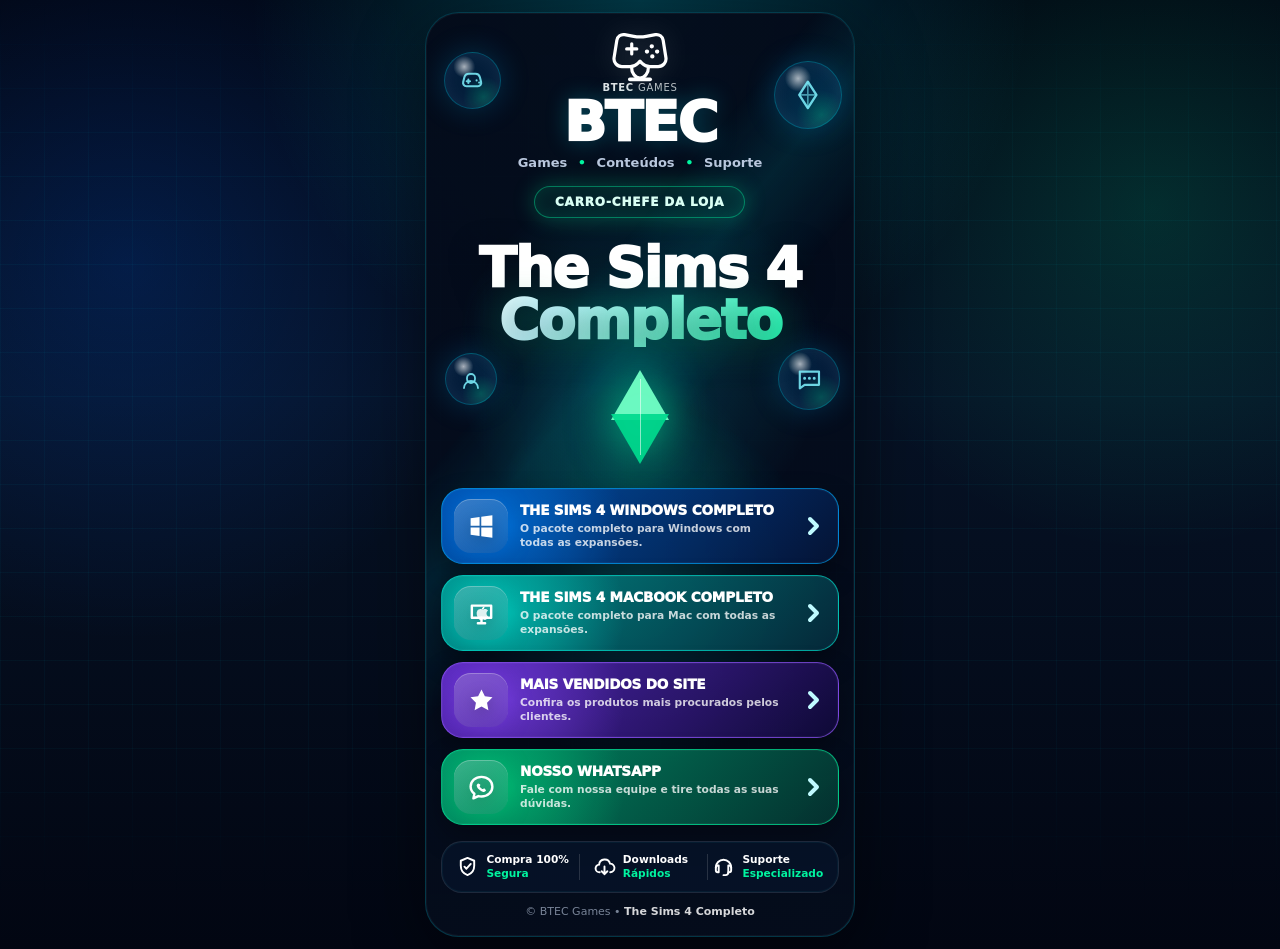
==== index.html @ a195ffd0 "index.html" ====
<!DOCTYPE html>
<html lang="pt-BR">
<head>
  <meta charset="UTF-8" />
  <meta name="viewport" content="width=device-width, initial-scale=1.0" />
  <title>BTEC Games | The Sims 4 Completo</title>
  <meta name="description" content="BTEC Games - The Sims 4 completo para Windows e MacBook. Produtos digitais, conteúdos para jogos e suporte pelo WhatsApp." />
  <meta name="theme-color" content="#030713" />

  <style>
    :root {
      --bg: #030713;
      --bg-2: #07142a;
      --cyan: #00eaff;
      --cyan-2: #00a8ff;
      --green: #00f5a0;
      --green-2: #00c985;
      --purple: #8c4dff;
      --text: #ffffff;
      --soft: #b9c7dd;
      --muted: #7f92b3;
      --glass: rgba(7, 20, 42, .74);
      --line: rgba(255, 255, 255, .12);
      --radius: 28px;
      --shadow: 0 24px 70px rgba(0, 0, 0, .45);
      --ease: cubic-bezier(.19, 1, .22, 1);
    }

    * {
      margin: 0;
      padding: 0;
      box-sizing: border-box;
    }

    html {
      scroll-behavior: smooth;
    }

    body {
      min-height: 100vh;
      font-family: Inter, ui-sans-serif, system-ui, -apple-system, BlinkMacSystemFont, "Segoe UI", Arial, sans-serif;
      color: var(--text);
      background:
        radial-gradient(circle at 50% 0%, rgba(0, 234, 255, .22), transparent 34%),
        radial-gradient(circle at 10% 28%, rgba(0, 95, 255, .18), transparent 28%),
        radial-gradient(circle at 90% 22%, rgba(0, 245, 160, .14), transparent 25%),
        linear-gradient(180deg, #020612 0%, #061225 42%, #020612 100%);
      overflow-x: hidden;
      padding: 12px;
    }

    body::before {
      content: "";
      position: fixed;
      inset: 0;
      pointer-events: none;
      background-image:
        linear-gradient(rgba(0, 234, 255, .04) 1px, transparent 1px),
        linear-gradient(90deg, rgba(0, 234, 255, .035) 1px, transparent 1px);
      background-size: 44px 44px;
      mask-image: linear-gradient(to bottom, transparent, #000 18%, #000 80%, transparent);
      z-index: -4;
    }

    .page {
      width: 100%;
      max-width: 430px;
      margin: 0 auto;
      min-height: 100vh;
      position: relative;
      display: flex;
      align-items: center;
      justify-content: center;
    }

    .bubble-field {
      position: fixed;
      inset: 0;
      overflow: hidden;
      z-index: -3;
      pointer-events: none;
    }

    .bubble {
      position: absolute;
      bottom: -120px;
      width: var(--s);
      height: var(--s);
      left: var(--x);
      border-radius: 999px;
      background:
        radial-gradient(circle at 34% 28%, rgba(255,255,255,.75), rgba(255,255,255,.08) 18%, transparent 38%),
        radial-gradient(circle at 70% 74%, rgba(0, 245, 160, .38), transparent 42%),
        rgba(0, 153, 255, .16);
      border: 1px solid rgba(0, 234, 255, .25);
      box-shadow:
        inset 0 0 18px rgba(255,255,255,.08),
        0 0 24px rgba(0, 234, 255, .22);
      animation: rise var(--d) linear infinite;
      animation-delay: var(--delay);
      opacity: var(--o);
      filter: blur(var(--blur));
    }

    @keyframes rise {
      0% { transform: translate3d(0, 0, 0) scale(.85); opacity: 0; }
      10% { opacity: var(--o); }
      75% { opacity: var(--o); }
      100% { transform: translate3d(var(--drift), -118vh, 0) scale(1.16); opacity: 0; }
    }

    .stage {
      width: 100%;
      position: relative;
      overflow: hidden;
      border-radius: 34px;
      border: 1px solid rgba(0, 234, 255, .2);
      background:
        radial-gradient(circle at 50% 38%, rgba(0, 234, 255, .18), transparent 30%),
        radial-gradient(circle at 48% 52%, rgba(0, 245, 160, .13), transparent 24%),
        linear-gradient(180deg, rgba(4, 10, 25, .90), rgba(5, 13, 29, .86));
      box-shadow: var(--shadow), inset 0 0 0 1px rgba(255,255,255,.04);
      padding: 18px 15px 18px;
      isolation: isolate;
    }

    .stage::before {
      content: "";
      position: absolute;
      inset: -2px;
      background:
        linear-gradient(130deg, transparent 0 32%, rgba(0,234,255,.11) 40%, transparent 50%),
        radial-gradient(circle at 50% 62%, rgba(0,234,255,.20), transparent 30%);
      opacity: .9;
      z-index: -1;
      animation: sheen 7s ease-in-out infinite;
    }

    @keyframes sheen {
      0%, 100% { transform: translateX(-3%) translateY(0); opacity: .55; }
      50% { transform: translateX(3%) translateY(-1%); opacity: 1; }
    }

    .orb {
      position: absolute;
      border-radius: 999px;
      display: grid;
      place-items: center;
      background:
        radial-gradient(circle at 35% 25%, rgba(255,255,255,.65), transparent 20%),
        radial-gradient(circle at 70% 80%, rgba(0,245,160,.22), transparent 35%),
        rgba(0, 142, 255, .14);
      border: 1px solid rgba(0, 234, 255, .25);
      box-shadow: 0 0 30px rgba(0, 174, 255, .22), inset 0 0 18px rgba(255,255,255,.06);
      animation: floaty 5.5s ease-in-out infinite;
      color: rgba(126, 242, 255, .95);
      z-index: 0;
    }

    .orb svg { width: 48%; height: 48%; opacity: .9; }
    .orb.one { width: 57px; height: 57px; top: 39px; left: 18px; animation-delay: -.6s; }
    .orb.two { width: 68px; height: 68px; top: 48px; right: 12px; animation-delay: -2s; }
    .orb.three { width: 52px; height: 52px; top: 340px; left: 19px; animation-delay: -1.4s; }
    .orb.four { width: 62px; height: 62px; top: 335px; right: 14px; animation-delay: -3s; }

    @keyframes floaty {
      0%, 100% { transform: translateY(0) scale(1); }
      50% { transform: translateY(-10px) scale(1.035); }
    }

    .content {
      position: relative;
      z-index: 2;
    }

    .logo-wrap {
      width: 98px;
      margin: 0 auto 4px;
      display: flex;
      flex-direction: column;
      align-items: center;
      justify-content: center;
      animation: reveal .8s var(--ease) both;
    }

    .logo-symbol {
      width: 64px;
      height: 54px;
      color: #fff;
      filter: drop-shadow(0 0 13px rgba(255,255,255,.22));
    }

    .logo-small {
      margin-top: -3px;
      font-size: 10px;
      letter-spacing: .7px;
      font-weight: 800;
      color: rgba(255,255,255,.88);
    }

    .logo-small span { font-weight: 400; opacity: .84; }

    .brand-title {
      text-align: center;
      font-size: clamp(38px, 12vw, 56px);
      line-height: .9;
      letter-spacing: -1.8px;
      font-weight: 950;
      margin-top: 3px;
      text-shadow: 0 0 22px rgba(0, 234, 255, .25);
      animation: reveal .8s var(--ease) .06s both;
    }

    .brand-subtitle {
      margin-top: 8px;
      text-align: center;
      font-size: 13px;
      color: var(--soft);
      font-weight: 600;
      animation: reveal .8s var(--ease) .12s both;
    }

    .brand-subtitle b {
      color: var(--green);
      font-weight: 900;
      padding: 0 6px;
    }

    .badge {
      width: fit-content;
      margin: 16px auto 24px;
      padding: 8px 20px;
      border-radius: 999px;
      color: #d9fff4;
      font-size: 12px;
      font-weight: 950;
      letter-spacing: .8px;
      background: rgba(0, 245, 160, .09);
      border: 1px solid rgba(0, 245, 160, .42);
      box-shadow: 0 0 22px rgba(0, 245, 160, .28), inset 0 0 14px rgba(0, 245, 160, .08);
      animation: badgePulse 2.8s ease-in-out infinite, reveal .8s var(--ease) .18s both;
    }

    @keyframes badgePulse {
      0%, 100% { box-shadow: 0 0 20px rgba(0,245,160,.22), inset 0 0 14px rgba(0,245,160,.08); }
      50% { box-shadow: 0 0 36px rgba(0,245,160,.44), inset 0 0 18px rgba(0,245,160,.13); }
    }

    .hero-title {
      text-align: center;
      font-weight: 950;
      line-height: .95;
      letter-spacing: -1.6px;
      font-size: clamp(37px, 10vw, 55px);
      text-shadow: 0 10px 34px rgba(0, 0, 0, .35);
      animation: reveal .9s var(--ease) .24s both;
    }

    .hero-title span {
      display: block;
      background: linear-gradient(135deg, #fff 0%, #bff9ff 28%, var(--green) 100%);
      -webkit-background-clip: text;
      background-clip: text;
      color: transparent;
      filter: drop-shadow(0 0 18px rgba(0,245,160,.24));
    }

    .plumbob {
      width: 58px;
      height: 94px;
      margin: 23px auto 24px;
      position: relative;
      filter: drop-shadow(0 0 24px rgba(0,245,160,.75));
      animation: bob 3.2s ease-in-out infinite, reveal .9s var(--ease) .32s both;
    }

    .plumbob::before,
    .plumbob::after {
      content: "";
      position: absolute;
      left: 50%;
      transform: translateX(-50%);
      width: 0;
      height: 0;
      border-left: 29px solid transparent;
      border-right: 29px solid transparent;
    }

    .plumbob::before {
      top: 0;
      border-bottom: 50px solid rgba(112, 255, 197, .96);
    }

    .plumbob::after {
      bottom: 0;
      border-top: 50px solid rgba(0, 219, 143, .92);
    }

    .plumbob .shine {
      position: absolute;
      inset: 9px 0 9px 50%;
      width: 1px;
      background: rgba(255,255,255,.55);
      z-index: 2;
      box-shadow: 12px 0 18px rgba(255,255,255,.16);
    }

    @keyframes bob {
      0%, 100% { transform: translateY(0) rotate(.4deg); }
      50% { transform: translateY(-9px) rotate(-.4deg); }
    }

    .buttons {
      display: flex;
      flex-direction: column;
      gap: 11px;
      margin-top: 4px;
    }

    .cta {
      position: relative;
      min-height: 74px;
      border-radius: 22px;
      padding: 10px 12px;
      display: flex;
      align-items: center;
      gap: 12px;
      color: #fff;
      text-decoration: none;
      overflow: hidden;
      border: 1px solid rgba(0, 234, 255, .42);
      background: rgba(8, 25, 52, .78);
      box-shadow: 0 12px 28px rgba(0,0,0,.30), inset 0 0 0 1px rgba(255,255,255,.04);
      transform: translateZ(0);
      animation: reveal .8s var(--ease) both;
      transition: transform .28s var(--ease), box-shadow .28s var(--ease), border-color .28s var(--ease), filter .28s var(--ease);
    }

    .cta:nth-child(1) { animation-delay: .42s; }
    .cta:nth-child(2) { animation-delay: .50s; }
    .cta:nth-child(3) { animation-delay: .58s; }
    .cta:nth-child(4) { animation-delay: .66s; }

    .cta::before {
      content: "";
      position: absolute;
      inset: 0;
      background: linear-gradient(110deg, transparent 0%, rgba(255,255,255,.14) 42%, transparent 56%);
      transform: translateX(-130%);
      transition: transform .85s var(--ease);
    }

    .cta::after {
      content: "";
      position: absolute;
      inset: -2px;
      opacity: .45;
      z-index: -1;
      background: radial-gradient(circle at 18% 50%, var(--glow), transparent 34%);
    }

    .cta:hover,
    .cta:focus-visible {
      transform: translateY(-4px) scale(1.012);
      border-color: rgba(255,255,255,.35);
      box-shadow: 0 18px 36px rgba(0,0,0,.38), 0 0 34px color-mix(in srgb, var(--glow) 48%, transparent);
      outline: none;
      filter: saturate(1.08);
    }

    .cta:hover::before,
    .cta:focus-visible::before {
      transform: translateX(135%);
    }

    .cta:active {
      transform: translateY(-1px) scale(.985);
    }

    .windows { --glow: #008cff; background: linear-gradient(135deg, rgba(0, 80, 180, .92), rgba(5, 20, 55, .90)); border-color: rgba(0, 174, 255, .62); }
    .mac { --glow: #00f5df; background: linear-gradient(135deg, rgba(0, 150, 145, .88), rgba(5, 42, 59, .92)); border-color: rgba(0, 245, 223, .58); }
    .best { --glow: #8c4dff; background: linear-gradient(135deg, rgba(92, 39, 198, .90), rgba(15, 10, 56, .92)); border-color: rgba(148, 89, 255, .68); }
    .whats { --glow: #00e082; background: linear-gradient(135deg, rgba(0, 154, 108, .90), rgba(4, 51, 48, .92)); border-color: rgba(0, 245, 160, .62); }

    .icon-box {
      width: 54px;
      height: 54px;
      border-radius: 17px;
      display: grid;
      place-items: center;
      flex: 0 0 54px;
      background: linear-gradient(145deg, rgba(255,255,255,.22), rgba(255,255,255,.05));
      box-shadow: inset 0 1px 0 rgba(255,255,255,.25), 0 0 22px color-mix(in srgb, var(--glow) 36%, transparent);
      position: relative;
      z-index: 1;
    }

    .icon-box svg {
      width: 29px;
      height: 29px;
      color: #fff;
      filter: drop-shadow(0 3px 8px rgba(0,0,0,.22));
    }

    .cta-copy {
      flex: 1;
      min-width: 0;
      position: relative;
      z-index: 1;
    }

    .cta-copy strong {
      display: block;
      font-size: 13.6px;
      font-weight: 950;
      line-height: 1.05;
      letter-spacing: -.2px;
    }

    .cta-copy span {
      display: block;
      margin-top: 5px;
      color: rgba(255,255,255,.78);
      font-size: 10.7px;
      line-height: 1.25;
      font-weight: 650;
    }

    .arrow {
      width: 26px;
      height: 26px;
      flex: 0 0 26px;
      display: grid;
      place-items: center;
      color: #bffaff;
      position: relative;
      z-index: 1;
      transition: transform .24s var(--ease);
    }

    .cta:hover .arrow,
    .cta:focus-visible .arrow {
      transform: translateX(3px);
    }

    .arrow svg { width: 24px; height: 24px; stroke-width: 4; }

    .trust-bar {
      margin-top: 16px;
      border-radius: 21px;
      padding: 12px 10px;
      display: grid;
      grid-template-columns: 1fr 1fr 1fr;
      gap: 6px;
      background: rgba(7, 20, 42, .78);
      border: 1px solid rgba(255,255,255,.10);
      box-shadow: inset 0 0 0 1px rgba(0,234,255,.05);
      animation: reveal .8s var(--ease) .74s both;
    }

    .trust-item {
      display: flex;
      align-items: center;
      justify-content: center;
      gap: 7px;
      min-width: 0;
    }

    .trust-item + .trust-item {
      border-left: 1px solid rgba(255,255,255,.14);
    }

    .trust-item svg {
      width: 23px;
      height: 23px;
      color: #fff;
      flex: 0 0 auto;
    }

    .trust-item p {
      font-size: 10.6px;
      line-height: 1.12;
      color: #fff;
      font-weight: 700;
      white-space: nowrap;
    }

    .trust-item p span {
      display: block;
      color: var(--green);
      font-weight: 800;
      margin-top: 2px;
    }

    .footer {
      margin-top: 12px;
      text-align: center;
      color: rgba(185, 199, 221, .64);
      font-size: 11px;
      animation: reveal .8s var(--ease) .8s both;
    }

    .footer strong { color: rgba(255,255,255,.84); }

    .ripple {
      position: absolute;
      border-radius: 999px;
      background: rgba(255,255,255,.35);
      transform: scale(0);
      animation: ripple .62s linear forwards;
      pointer-events: none;
      z-index: 0;
    }

    @keyframes ripple {
      to { transform: scale(4.2); opacity: 0; }
    }

    @keyframes reveal {
      from { opacity: 0; transform: translateY(18px) scale(.98); }
      to { opacity: 1; transform: translateY(0) scale(1); }
    }

    @media (max-width: 390px) {
      body { padding: 8px; }
      .stage { border-radius: 28px; padding: 15px 12px 15px; }
      .brand-title { font-size: 42px; }
      .hero-title { font-size: 38px; }
      .plumbob { margin: 18px auto 19px; transform: scale(.88); }
      .cta { min-height: 68px; border-radius: 19px; gap: 10px; }
      .icon-box { width: 49px; height: 49px; flex-basis: 49px; }
      .cta-copy strong { font-size: 12.2px; }
      .cta-copy span { font-size: 10px; }
      .trust-item { gap: 5px; }
      .trust-item p { font-size: 9.4px; }
      .trust-item svg { width: 20px; height: 20px; }
    }

    @media (prefers-reduced-motion: reduce) {
      *, *::before, *::after {
        animation: none !important;
        transition: none !important;
        scroll-behavior: auto !important;
      }
    }
  </style>
</head>

<body>
  <div class="bubble-field" aria-hidden="true">
    <span class="bubble" style="--s: 18px; --x: 8%; --d: 11s; --delay: -1s; --o: .55; --blur: 0px; --drift: 28px;"></span>
    <span class="bubble" style="--s: 42px; --x: 19%; --d: 16s; --delay: -7s; --o: .42; --blur: .2px; --drift: -18px;"></span>
    <span class="bubble" style="--s: 14px; --x: 32%; --d: 13s; --delay: -3s; --o: .6; --blur: 0px; --drift: 18px;"></span>
    <span class="bubble" style="--s: 28px; --x: 48%; --d: 18s; --delay: -9s; --o: .5; --blur: .3px; --drift: -30px;"></span>
    <span class="bubble" style="--s: 12px; --x: 61%; --d: 12s; --delay: -5s; --o: .62; --blur: 0px; --drift: 22px;"></span>
    <span class="bubble" style="--s: 50px; --x: 73%; --d: 19s; --delay: -11s; --o: .38; --blur: .4px; --drift: 15px;"></span>
    <span class="bubble" style="--s: 22px; --x: 84%; --d: 14s; --delay: -4s; --o: .58; --blur: 0px; --drift: -24px;"></span>
    <span class="bubble" style="--s: 34px; --x: 92%; --d: 17s; --delay: -8s; --o: .45; --blur: .2px; --drift: -38px;"></span>
  </div>

  <main class="page">
    <section class="stage" aria-label="Landing page BTEC Games">
      <div class="orb one" aria-hidden="true">
        <svg viewBox="0 0 24 24" fill="none"><path d="M7 13h3m-1.5-1.5v3M16 12.2h.01M18.3 14.2h.01M6.8 17.5h10.4c2 0 3.4-1.9 2.9-3.8l-1.1-4.3A4.2 4.2 0 0 0 15 6.2H9a4.2 4.2 0 0 0-4.1 3.2l-1.1 4.3c-.5 1.9.9 3.8 2.9 3.8Z" stroke="currentColor" stroke-width="1.9" stroke-linecap="round" stroke-linejoin="round"/></svg>
      </div>
      <div class="orb two" aria-hidden="true">
        <svg viewBox="0 0 24 24" fill="none"><path d="M12 2 5.5 12 12 22l6.5-10L12 2Z" stroke="currentColor" stroke-width="1.8" stroke-linejoin="round"/><path d="M12 2v20M5.5 12h13" stroke="currentColor" stroke-width="1.2" opacity=".65"/></svg>
      </div>
      <div class="orb three" aria-hidden="true">
        <svg viewBox="0 0 24 24" fill="none"><path d="M16 11a4 4 0 1 0-8 0v1a4 4 0 0 0 8 0v-1Z" stroke="currentColor" stroke-width="1.8"/><path d="M5 21a7 7 0 0 1 14 0" stroke="currentColor" stroke-width="1.8" stroke-linecap="round"/></svg>
      </div>
      <div class="orb four" aria-hidden="true">
        <svg viewBox="0 0 24 24" fill="none"><path d="M4 5.5h16v11H8l-4 3v-14Z" stroke="currentColor" stroke-width="1.8" stroke-linejoin="round"/><path d="M8 11h.01M12 11h.01M16 11h.01" stroke="currentColor" stroke-width="2.5" stroke-linecap="round"/></svg>
      </div>

      <div class="content">
        <div class="logo-wrap">
          <svg class="logo-symbol" viewBox="0 0 120 92" fill="none" aria-label="Logo BTEC Games">
            <path d="M26 62c-9 0-16-7.7-14.6-16.7l5.2-32.5C17.7 5.5 24 1 31.2 2.3l17 3.1c7.7 1.4 15.8 1.4 23.6 0l17-3.1c7.2-1.3 13.5 3.2 14.6 10.5l5.2 32.5C110 54.3 103 62 94 62H78.4c-5.4 0-10.6-2.1-14.4-5.9l-4-4-4 4A20.4 20.4 0 0 1 41.6 62H26Z" stroke="currentColor" stroke-width="6" stroke-linejoin="round"/>
            <path d="M35 29h19M44.5 19.5v19" stroke="currentColor" stroke-width="6" stroke-linecap="round"/>
            <path d="M82 24h.2M92 34h.2M73 34h.2M83 43h.2" stroke="currentColor" stroke-width="8" stroke-linecap="round"/>
            <path d="M44 62c0 12.5 7.3 21.5 16 21.5s16-9 16-21.5" stroke="currentColor" stroke-width="6" stroke-linecap="round"/>
            <path d="M41 86h38" stroke="currentColor" stroke-width="7" stroke-linecap="round"/>
          </svg>
          <div class="logo-small">BTEC <span>GAMES</span></div>
        </div>

        <h2 class="brand-title">BTEC</h2>
        <p class="brand-subtitle">Games <b>•</b> Conteúdos <b>•</b> Suporte</p>
        <div class="badge">CARRO-CHEFE DA LOJA</div>

        <h1 class="hero-title">The Sims 4 <span>Completo</span></h1>

        <div class="plumbob" aria-hidden="true"><span class="shine"></span></div>

        <div class="buttons">
          <a class="cta windows" href="https://www.btecgames.com/produtos/the-sims-4-todas-expansoes-original-2023-pc-envio-digital/" target="_blank" rel="noopener" aria-label="Comprar The Sims 4 Windows Completo">
            <div class="icon-box">
              <svg viewBox="0 0 24 24" fill="currentColor"><path d="M3 5.2 10.4 4.2v7.1H3V5.2Zm8.8-1.2L21 2.7v8.6h-9.2V4ZM3 12.8h7.4v7L3 18.8v-6Zm8.8 0H21v8.5l-9.2-1.3v-7.2Z"/></svg>
            </div>
            <div class="cta-copy">
              <strong>THE SIMS 4 WINDOWS COMPLETO</strong>
              <span>O pacote completo para Windows com todas as expansões.</span>
            </div>
            <div class="arrow"><svg viewBox="0 0 24 24" fill="none"><path d="m9 5 7 7-7 7" stroke="currentColor" stroke-linecap="round" stroke-linejoin="round"/></svg></div>
          </a>

          <a class="cta mac" href="https://www.btecgames.com/produtos/the-sims-4-todas-expansoes-2026-mac-os-envio-digital-ii3i9/" target="_blank" rel="noopener" aria-label="Comprar The Sims 4 MacBook Completo">
            <div class="icon-box">
              <svg viewBox="0 0 24 24" fill="none"><path d="M4 5.5h16v10H4v-10Z" stroke="currentColor" stroke-width="2" stroke-linejoin="round"/><path d="M9 20h6M12 15.5V20" stroke="currentColor" stroke-width="2" stroke-linecap="round"/><path d="M13.9 8.1c.4-.5.7-1.1.6-1.8-.6.1-1.3.4-1.7.9-.4.4-.7 1.1-.6 1.7.6.1 1.2-.3 1.7-.8Z" fill="currentColor"/><path d="M16.1 12c0-1.6 1.3-2.3 1.3-2.4-.7-1.1-1.8-1.2-2.2-1.3-.9-.1-1.8.5-2.2.5-.5 0-1.2-.5-2-.5-1 0-2 .6-2.5 1.5-1.1 1.9-.3 4.6.8 6.1.5.7 1.1 1.5 1.9 1.5.7 0 1-.5 1.9-.5.9 0 1.1.5 1.9.5.8 0 1.3-.7 1.8-1.4.6-.8.8-1.6.8-1.6s-1.5-.6-1.5-2.4Z" fill="currentColor" opacity=".86"/></svg>
            </div>
            <div class="cta-copy">
              <strong>THE SIMS 4 MACBOOK COMPLETO</strong>
              <span>O pacote completo para Mac com todas as expansões.</span>
            </div>
            <div class="arrow"><svg viewBox="0 0 24 24" fill="none"><path d="m9 5 7 7-7 7" stroke="currentColor" stroke-linecap="round" stroke-linejoin="round"/></svg></div>
          </a>

          <a class="cta best" href="https://btecgames.com/vendidos-do-site/" target="_blank" rel="noopener" aria-label="Ver mais vendidos do site">
            <div class="icon-box">
              <svg viewBox="0 0 24 24" fill="currentColor"><path d="m12 2.8 2.8 5.7 6.3.9-4.5 4.4 1.1 6.2-5.7-3-5.7 3 1.1-6.2-4.5-4.4 6.3-.9L12 2.8Z"/></svg>
            </div>
            <div class="cta-copy">
              <strong>MAIS VENDIDOS DO SITE</strong>
              <span>Confira os produtos mais procurados pelos clientes.</span>
            </div>
            <div class="arrow"><svg viewBox="0 0 24 24" fill="none"><path d="m9 5 7 7-7 7" stroke="currentColor" stroke-linecap="round" stroke-linejoin="round"/></svg></div>
          </a>

          <a class="cta whats" href="https://wa.me/5518996712399?text=Oi%20vim%20do%20insta%20e%20tenho%20d%C3%BAvidas" target="_blank" rel="noopener" aria-label="Falar com a BTEC no WhatsApp">
            <div class="icon-box">
              <svg viewBox="0 0 24 24" fill="none"><path d="M12 3.2c-5 0-9 3.6-9 8 0 2.4 1.2 4.5 3.1 6L5.3 21l4.1-1.9c.8.2 1.7.3 2.6.3 5 0 9-3.6 9-8.1 0-4.5-4-8.1-9-8.1Z" stroke="currentColor" stroke-width="2" stroke-linejoin="round"/><path d="M8.5 9.3c.4-.7.7-.8 1.2-.5l1 .6c.3.2.4.5.3.8l-.4.8c-.1.2-.1.4.1.6.5.7 1.1 1.2 1.9 1.6.2.1.4.1.6 0l.8-.4c.3-.1.6-.1.8.2l.7 1c.3.4.2.8-.4 1.2-.5.4-1.2.6-2.1.3-1.4-.4-2.6-1.2-3.5-2.2-.9-1-1.4-2.1-1.5-3 .1-.4.2-.7.5-1Z" fill="currentColor"/></svg>
            </div>
            <div class="cta-copy">
              <strong>NOSSO WHATSAPP</strong>
              <span>Fale com nossa equipe e tire todas as suas dúvidas.</span>
            </div>
            <div class="arrow"><svg viewBox="0 0 24 24" fill="none"><path d="m9 5 7 7-7 7" stroke="currentColor" stroke-linecap="round" stroke-linejoin="round"/></svg></div>
          </a>
        </div>

        <div class="trust-bar" aria-label="Benefícios BTEC">
          <div class="trust-item">
            <svg viewBox="0 0 24 24" fill="none"><path d="M12 3 5 6v5.3c0 4.4 2.8 8.3 7 9.7 4.2-1.4 7-5.3 7-9.7V6l-7-3Z" stroke="currentColor" stroke-width="2" stroke-linejoin="round"/><path d="m8.8 12.2 2.1 2.1 4.5-5" stroke="currentColor" stroke-width="2" stroke-linecap="round" stroke-linejoin="round"/></svg>
            <p>Compra 100%<span>Segura</span></p>
          </div>
          <div class="trust-item">
            <svg viewBox="0 0 24 24" fill="none"><path d="M7 18a4 4 0 0 1-.6-8A5.8 5.8 0 0 1 17.8 9 4.5 4.5 0 0 1 18 18" stroke="currentColor" stroke-width="2" stroke-linecap="round"/><path d="M12 12v8m0 0 3-3m-3 3-3-3" stroke="currentColor" stroke-width="2" stroke-linecap="round" stroke-linejoin="round"/></svg>
            <p>Downloads<span>Rápidos</span></p>
          </div>
          <div class="trust-item">
            <svg viewBox="0 0 24 24" fill="none"><path d="M4 13a8 8 0 0 1 16 0" stroke="currentColor" stroke-width="2" stroke-linecap="round"/><path d="M4 13v3a2 2 0 0 0 2 2h1v-7H6a2 2 0 0 0-2 2Zm16 0v3a2 2 0 0 1-2 2h-1v-7h1a2 2 0 0 1 2 2Z" stroke="currentColor" stroke-width="2" stroke-linejoin="round"/><path d="M17 18c0 1.7-1.3 3-3 3h-2" stroke="currentColor" stroke-width="2" stroke-linecap="round"/></svg>
            <p>Suporte<span>Especializado</span></p>
          </div>
        </div>

        <footer class="footer">© BTEC Games • <strong>The Sims 4 Completo</strong></footer>
      </div>
    </section>
  </main>

  <script>
    document.querySelectorAll('.cta').forEach((button) => {
      button.addEventListener('click', function (event) {
        const ripple = document.createElement('span');
        const rect = button.getBoundingClientRect();
        const size = Math.max(rect.width, rect.height);

        ripple.className = 'ripple';
        ripple.style.width = ripple.style.height = `${size}px`;
        ripple.style.left = `${event.clientX - rect.left - size / 2}px`;
        ripple.style.top = `${event.clientY - rect.top - size / 2}px`;

        button.appendChild(ripple);
        setTimeout(() => ripple.remove(), 650);
      });
    });
  </script>
</body>
</html>
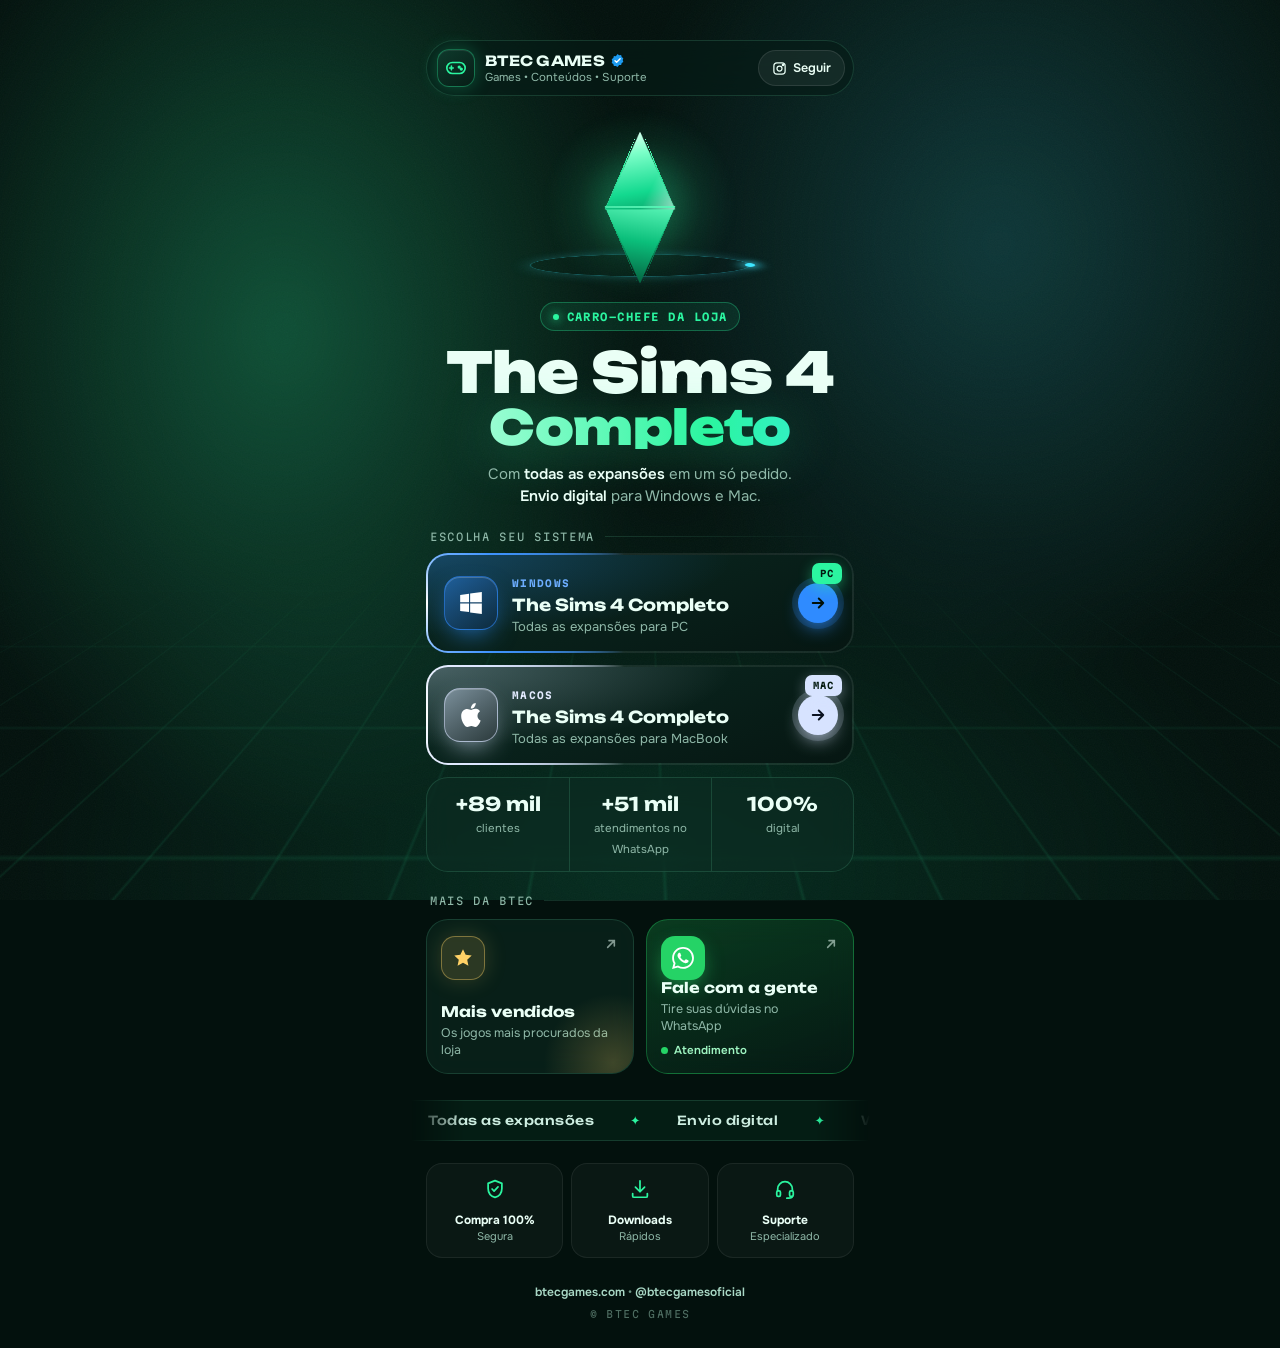
==== commit b4ba781e: "Nova página de links: visual novo, UTMs e prova social Co-Authored-By: Claude Opus 5.5 <noreply@anth" ====
--- a/index.html
+++ b/index.html
@@ -1,680 +1,552 @@
-<!DOCTYPE html>
+<!doctype html>
 <html lang="pt-BR">
 <head>
-  <meta charset="UTF-8" />
-  <meta name="viewport" content="width=device-width, initial-scale=1.0" />
-  <title>BTEC Games | The Sims 4 Completo</title>
-  <meta name="description" content="BTEC Games - The Sims 4 completo para Windows e MacBook. Produtos digitais, conteúdos para jogos e suporte pelo WhatsApp." />
-  <meta name="theme-color" content="#030713" />
-
-  <style>
-    :root {
-      --bg: #030713;
-      --bg-2: #07142a;
-      --cyan: #00eaff;
-      --cyan-2: #00a8ff;
-      --green: #00f5a0;
-      --green-2: #00c985;
-      --purple: #8c4dff;
-      --text: #ffffff;
-      --soft: #b9c7dd;
-      --muted: #7f92b3;
-      --glass: rgba(7, 20, 42, .74);
-      --line: rgba(255, 255, 255, .12);
-      --radius: 28px;
-      --shadow: 0 24px 70px rgba(0, 0, 0, .45);
-      --ease: cubic-bezier(.19, 1, .22, 1);
+<meta charset="utf-8">
+<meta name="viewport" content="width=device-width, initial-scale=1, viewport-fit=cover">
+<title>BTEC Games | The Sims 4 Completo</title>
+<meta name="description" content="The Sims 4 Completo com todas as expansões para Windows e Mac. Envio digital, compra segura e suporte especializado.">
+<meta name="theme-color" content="#03110d">
+<meta property="og:title" content="BTEC Games | The Sims 4 Completo">
+<meta property="og:description" content="Todas as expansões para Windows e Mac. Envio digital e suporte especializado.">
+<link rel="preconnect" href="https://fonts.googleapis.com">
+<link rel="preconnect" href="https://fonts.gstatic.com" crossorigin>
+<link href="https://fonts.googleapis.com/css2?family=Unbounded:wght@500;700;900&family=Onest:wght@400;500;600;700&family=Martian+Mono:wght@500;700&display=swap" rel="stylesheet">
+<style>
+  :root {
+    --bg: #03110d;
+    --bg-2: #061c16;
+    --ink: #eafff6;
+    --muted: #8fb8a8;
+    --emerald: #2bf5a0;
+    --emerald-2: #0fd38a;
+    --mint: #b8ffe0;
+    --cyan: #3ee6ff;
+    --win: #2f8bff;
+    --mac: #d7e3ff;
+    --gold: #ffd166;
+    --wa: #25d366;
+    --glass: rgba(14, 44, 35, .55);
+    --line: rgba(120, 255, 200, .14);
+    --radius: 22px;
+    --display: "Unbounded", system-ui, sans-serif;
+    --body: "Onest", system-ui, sans-serif;
+    --mono: "Martian Mono", ui-monospace, monospace;
+  }
+
+  * { box-sizing: border-box; margin: 0; padding: 0; }
+  html { -webkit-text-size-adjust: 100%; }
+  body {
+    min-height: 100dvh;
+    background: var(--bg);
+    color: var(--ink);
+    font-family: var(--body);
+    overflow-x: hidden;
+    -webkit-font-smoothing: antialiased;
+  }
+  a { color: inherit; text-decoration: none; -webkit-tap-highlight-color: transparent; }
+
+  /* ---------- Atmosfera ---------- */
+  .sky { position: fixed; inset: 0; z-index: 0; overflow: hidden; pointer-events: none; }
+  .aurora {
+    position: absolute; width: 140vmax; height: 140vmax; left: 50%; top: -30vmax;
+    translate: -50% 0;
+    background:
+      radial-gradient(closest-side at 30% 40%, rgba(43,245,160,.28), transparent 70%),
+      radial-gradient(closest-side at 70% 35%, rgba(62,230,255,.18), transparent 70%),
+      radial-gradient(closest-side at 50% 70%, rgba(15,211,138,.14), transparent 70%);
+    filter: blur(20px);
+    animation: drift 18s ease-in-out infinite alternate;
+  }
+  @keyframes drift {
+    from { transform: rotate(-8deg) scale(1); }
+    to   { transform: rotate(10deg) scale(1.12); }
+  }
+  .floor {
+    position: absolute; left: -50%; right: -50%; bottom: -10%; height: 55%;
+    background-image:
+      linear-gradient(rgba(43,245,160,.22) 1px, transparent 1px),
+      linear-gradient(90deg, rgba(43,245,160,.22) 1px, transparent 1px);
+    background-size: 46px 46px;
+    transform: perspective(380px) rotateX(62deg);
+    transform-origin: top center;
+    mask-image: linear-gradient(to top, rgba(0,0,0,.9), transparent 75%);
+    -webkit-mask-image: linear-gradient(to top, rgba(0,0,0,.9), transparent 75%);
+    animation: floor 3.2s linear infinite;
+  }
+  @keyframes floor { to { background-position: 0 46px, 0 0; } }
+  .grain {
+    position: absolute; inset: -50%;
+    background-image: url("data:image/svg+xml,%3Csvg xmlns='http://www.w3.org/2000/svg' width='160' height='160'%3E%3Cfilter id='n'%3E%3CfeTurbulence type='fractalNoise' baseFrequency='.85' numOctaves='3' stitchTiles='stitch'/%3E%3C/filter%3E%3Crect width='100%25' height='100%25' filter='url(%23n)' opacity='.55'/%3E%3C/svg%3E");
+    opacity: .07; mix-blend-mode: overlay;
+  }
+  .spark {
+    position: absolute; width: 3px; height: 3px; border-radius: 50%;
+    background: var(--mint); box-shadow: 0 0 8px var(--emerald);
+    opacity: 0; animation: rise linear infinite;
+  }
+  @keyframes rise {
+    0% { transform: translateY(0) scale(.6); opacity: 0; }
+    15% { opacity: .9; }
+    100% { transform: translateY(-70vh) scale(1.2); opacity: 0; }
+  }
+
+  /* ---------- Layout ---------- */
+  .page {
+    position: relative; z-index: 1;
+    width: min(100%, 460px); margin: 0 auto;
+    padding: max(18px, env(safe-area-inset-top)) 16px calc(28px + env(safe-area-inset-bottom));
+  }
+
+  .reveal { opacity: 0; transform: translateY(18px); animation: in .8s cubic-bezier(.2,.8,.2,1) forwards; }
+  @keyframes in { to { opacity: 1; transform: none; } }
+
+  /* ---------- Topo ---------- */
+  .top {
+    display: flex; align-items: center; justify-content: space-between;
+    padding: 8px 8px 8px 10px; border-radius: 999px;
+    background: rgba(6, 28, 22, .6); border: 1px solid var(--line);
+    backdrop-filter: blur(14px); -webkit-backdrop-filter: blur(14px);
+  }
+  .brand { display: flex; align-items: center; gap: 10px; }
+  .brand-mark {
+    width: 38px; height: 38px; border-radius: 12px; display: grid; place-items: center;
+    background: linear-gradient(145deg, #0e3a2c, #071d16);
+    border: 1px solid rgba(43,245,160,.35);
+    box-shadow: inset 0 1px 0 rgba(255,255,255,.08), 0 0 18px rgba(43,245,160,.25);
+  }
+  .brand-name { font-family: var(--display); font-weight: 700; font-size: 14px; letter-spacing: .02em; display: flex; align-items: center; gap: 5px; }
+  .brand-sub { font-size: 11.5px; color: var(--muted); margin-top: 1px; }
+  .verified { width: 15px; height: 15px; flex: none; }
+  .ig-btn {
+    display: flex; align-items: center; gap: 6px;
+    padding: 9px 13px; border-radius: 999px; font-size: 12.5px; font-weight: 600;
+    background: rgba(255,255,255,.06); border: 1px solid rgba(255,255,255,.1);
+    transition: background .2s, transform .2s;
+  }
+  .ig-btn:active { transform: scale(.96); }
+
+  /* ---------- Hero ---------- */
+  .hero { position: relative; text-align: center; padding: 10px 0 0; }
+  .stage { position: relative; height: 196px; display: grid; place-items: center; perspective: 900px; }
+  .halo {
+    position: absolute; width: 190px; height: 190px; border-radius: 50%;
+    background: radial-gradient(circle, rgba(43,245,160,.45), rgba(43,245,160,.08) 45%, transparent 70%);
+    filter: blur(6px);
+    animation: pulse 3.4s ease-in-out infinite;
+  }
+  @keyframes pulse { 50% { transform: scale(1.12); opacity: .75; } }
+  .orbit {
+    position: absolute; width: 220px; height: 60px; border-radius: 50%;
+    border: 1px solid rgba(62,230,255,.35);
+    top: 66%; transform: rotateX(72deg);
+    box-shadow: 0 0 22px rgba(62,230,255,.25);
+  }
+  .orbit::after {
+    content: ""; position: absolute; width: 10px; height: 10px; border-radius: 50%;
+    background: var(--cyan); box-shadow: 0 0 14px 4px rgba(62,230,255,.7);
+    offset-path: ellipse(110px 30px at 110px 30px);
+    animation: ride 4s linear infinite;
+  }
+  @keyframes ride { to { offset-distance: 100%; } }
+  .floaty { scale: .8; animation: bob 4.5s ease-in-out infinite; transform-style: preserve-3d; }
+  @keyframes bob { 50% { transform: translateY(-12px); } }
+
+  /* Cristal 3D (octaedro) */
+  .gem { position: relative; width: 84px; height: 200px; transform-style: preserve-3d; animation: spin 9s linear infinite; }
+  @keyframes spin { from { transform: rotateX(-12deg) rotateY(0); } to { transform: rotateX(-12deg) rotateY(360deg); } }
+  .face {
+    position: absolute; left: 0; width: 84px; height: 104px;
+    backface-visibility: visible;
+  }
+  .face.up {
+    top: 0; transform-origin: 50% 100%;
+    clip-path: polygon(50% 0, 100% 100%, 0 100%);
+  }
+  .face.down {
+    top: 100px; transform-origin: 50% 0;
+    clip-path: polygon(0 0, 100% 0, 50% 100%);
+  }
+  .face.up:nth-child(1) { transform: rotateY(0deg)   translateZ(42px) rotateX(22deg); }
+  .face.up:nth-child(2) { transform: rotateY(90deg)  translateZ(42px) rotateX(22deg); }
+  .face.up:nth-child(3) { transform: rotateY(180deg) translateZ(42px) rotateX(22deg); }
+  .face.up:nth-child(4) { transform: rotateY(270deg) translateZ(42px) rotateX(22deg); }
+  .face.down:nth-child(5) { transform: rotateY(0deg)   translateZ(42px) rotateX(-22deg); }
+  .face.down:nth-child(6) { transform: rotateY(90deg)  translateZ(42px) rotateX(-22deg); }
+  .face.down:nth-child(7) { transform: rotateY(180deg) translateZ(42px) rotateX(-22deg); }
+  .face.down:nth-child(8) { transform: rotateY(270deg) translateZ(42px) rotateX(-22deg); }
+  .face.up:nth-child(odd)  { background: linear-gradient(170deg, #eafff6 0%, #7dffc9 30%, #13d98f 75%, #08a66b 100%); }
+  .face.up:nth-child(even) { background: linear-gradient(170deg, #9dffd6 0%, #2bf5a0 40%, #0a9c64 100%); }
+  .face.down:nth-child(odd)  { background: linear-gradient(10deg, #04593a 0%, #0bbf7b 55%, #5cf7b9 100%); }
+  .face.down:nth-child(even) { background: linear-gradient(10deg, #033f2a 0%, #089a62 60%, #2bf5a0 100%); }
+  .face::after {
+    content: ""; position: absolute; inset: 0;
+    background: linear-gradient(115deg, transparent 35%, rgba(255,255,255,.55) 50%, transparent 62%);
+    background-size: 250% 100%; animation: glint 3s ease-in-out infinite;
+  }
+  @keyframes glint { from { background-position: 120% 0; } to { background-position: -120% 0; } }
+
+  .kicker {
+    display: inline-flex; align-items: center; gap: 8px;
+    font-family: var(--mono); font-size: 10.5px; font-weight: 700; letter-spacing: .14em;
+    color: var(--emerald); text-transform: uppercase;
+    padding: 7px 12px; border-radius: 999px;
+    background: rgba(43,245,160,.08); border: 1px solid rgba(43,245,160,.3);
+  }
+  .kicker .dot { width: 6px; height: 6px; border-radius: 50%; background: var(--emerald); box-shadow: 0 0 10px var(--emerald); animation: blink 1.6s ease-in-out infinite; }
+  @keyframes blink { 50% { opacity: .3; } }
+
+  h1 { margin-top: 16px; font-family: var(--display); line-height: .92; letter-spacing: -.02em; }
+  h1 .l1 { display: block; font-size: clamp(40px, 12.5vw, 56px); font-weight: 900; }
+  h1 .l2 {
+    display: block; margin-top: 6px; font-size: clamp(34px, 10.6vw, 48px); font-weight: 900;
+    background: linear-gradient(90deg, var(--mint), var(--emerald) 30%, var(--cyan) 55%, var(--emerald) 80%, var(--mint));
+    background-size: 220% 100%;
+    -webkit-background-clip: text; background-clip: text; color: transparent;
+    animation: sheen 5s linear infinite;
+    filter: drop-shadow(0 6px 26px rgba(43,245,160,.35));
+  }
+  @keyframes sheen { to { background-position: -220% 0; } }
+  .lede { margin: 14px auto 0; max-width: 32ch; color: var(--muted); font-size: 15px; line-height: 1.5; }
+  .lede b { color: var(--ink); font-weight: 600; }
+
+  /* ---------- Números ---------- */
+  .stats {
+    margin-top: 12px; display: grid; grid-template-columns: repeat(3, 1fr);
+    border-radius: var(--radius); overflow: hidden;
+    background: var(--glass); border: 1px solid var(--line);
+    backdrop-filter: blur(14px); -webkit-backdrop-filter: blur(14px);
+  }
+  .stat { padding: 14px 6px 13px; text-align: center; }
+  .stat + .stat { border-left: 1px solid var(--line); }
+  .stat strong { display: block; font-family: var(--display); font-size: 19px; font-weight: 700; color: var(--ink); }
+  .stat span { font-size: 11.5px; color: var(--muted); }
+
+  /* ---------- Botões principais ---------- */
+  .label {
+    margin: 22px 4px 10px; display: flex; align-items: center; gap: 10px;
+    font-family: var(--mono); font-size: 10.5px; letter-spacing: .16em; color: var(--muted); text-transform: uppercase;
+  }
+  .label::after { content: ""; flex: 1; height: 1px; background: linear-gradient(90deg, var(--line), transparent); }
+
+  .cta {
+    --c: var(--win);
+    position: relative; display: block; border-radius: var(--radius); padding: 2px;
+    isolation: isolate; overflow: hidden;
+    transition: transform .25s cubic-bezier(.2,.8,.2,1);
+  }
+  .cta + .cta { margin-top: 12px; }
+  .cta::before {
+    content: ""; position: absolute; inset: -60%; z-index: -2;
+    background: conic-gradient(from 0deg, transparent 0 55%, var(--c) 70%, #fff 75%, var(--c) 80%, transparent 95%);
+    animation: rotate 4.5s linear infinite;
+  }
+  .cta::after { content: ""; position: absolute; inset: 0; z-index: -2; background: rgba(255,255,255,.08); border-radius: inherit; }
+  @keyframes rotate { to { transform: rotate(1turn); } }
+  .cta:active { transform: scale(.975); }
+  .cta-in {
+    position: relative; display: grid; grid-template-columns: auto 1fr auto; align-items: center; gap: 14px;
+    padding: 16px 14px 16px 16px; border-radius: calc(var(--radius) - 2px);
+    background:
+      radial-gradient(120% 140% at 0% 0%, color-mix(in srgb, var(--c) 30%, transparent), transparent 60%),
+      linear-gradient(160deg, #0b2a22, #061612);
+    overflow: hidden;
+  }
+  .cta-in::after {
+    content: ""; position: absolute; inset: 0; pointer-events: none;
+    background: linear-gradient(105deg, transparent 30%, rgba(255,255,255,.12) 45%, transparent 60%);
+    transform: translateX(-120%); animation: swipe 4.8s ease-in-out infinite;
+  }
+  .cta.mac .cta-in::after { animation-delay: 2.4s; }
+  @keyframes swipe { 0%, 55% { transform: translateX(-120%); } 85%, 100% { transform: translateX(120%); } }
+
+  .os {
+    width: 54px; height: 54px; border-radius: 16px; display: grid; place-items: center;
+    background: linear-gradient(145deg, color-mix(in srgb, var(--c) 55%, #0b2a22), color-mix(in srgb, var(--c) 18%, #061612));
+    border: 1px solid color-mix(in srgb, var(--c) 60%, transparent);
+    box-shadow: 0 10px 26px -8px color-mix(in srgb, var(--c) 70%, transparent), inset 0 1px 0 rgba(255,255,255,.2);
+  }
+  .os svg { width: 26px; height: 26px; }
+  .cta-tag {
+    font-family: var(--mono); font-size: 9.5px; font-weight: 700; letter-spacing: .14em; text-transform: uppercase;
+    color: color-mix(in srgb, var(--c) 70%, white);
+  }
+  .cta-title { font-family: var(--display); font-weight: 700; font-size: 16.5px; line-height: 1.15; margin-top: 4px; }
+  .cta-desc { font-size: 13px; color: var(--muted); margin-top: 3px; }
+  .go {
+    width: 40px; height: 40px; border-radius: 50%; display: grid; place-items: center;
+    background: var(--c); color: #021009;
+    box-shadow: 0 0 0 6px color-mix(in srgb, var(--c) 18%, transparent), 0 8px 20px -6px var(--c);
+    transition: transform .25s;
+  }
+  .cta:hover .go { transform: translateX(3px); }
+  .cta.win { --c: var(--win); }
+  .cta.mac { --c: var(--mac); }
+  .cta.mac .go { color: #0b1220; }
+  .flag {
+    position: absolute; top: 10px; right: 12px; z-index: 2;
+    font-family: var(--mono); font-size: 9px; font-weight: 700; letter-spacing: .12em;
+    padding: 5px 8px; border-radius: 7px; color: #031a10; background: var(--emerald);
+    box-shadow: 0 4px 14px rgba(43,245,160,.45);
+  }
+
+  /* ---------- Bento ---------- */
+  .bento { display: grid; grid-template-columns: 1fr 1fr; gap: 12px; margin-top: 12px; }
+  .tile {
+    position: relative; overflow: hidden; border-radius: var(--radius);
+    padding: 16px 14px 14px; min-height: 148px;
+    display: flex; flex-direction: column; justify-content: space-between;
+    background: var(--glass); border: 1px solid var(--line);
+    backdrop-filter: blur(14px); -webkit-backdrop-filter: blur(14px);
+    transition: transform .25s cubic-bezier(.2,.8,.2,1), border-color .25s;
+  }
+  .tile:active { transform: scale(.97); }
+  .tile:hover { border-color: rgba(43,245,160,.35); }
+  .tile .ico {
+    width: 44px; height: 44px; border-radius: 14px; display: grid; place-items: center;
+  }
+  .tile .ico svg { width: 22px; height: 22px; }
+  .tile h3 { font-family: var(--display); font-size: 14.5px; font-weight: 700; line-height: 1.2; }
+  .tile p { font-size: 12.5px; color: var(--muted); margin-top: 4px; line-height: 1.35; }
+  .tile .arrow { position: absolute; top: 16px; right: 14px; opacity: .55; }
+  .tile.best .ico { background: rgba(255,209,102,.14); border: 1px solid rgba(255,209,102,.4); color: var(--gold); box-shadow: 0 0 22px rgba(255,209,102,.18); }
+  .tile.best::before {
+    content: ""; position: absolute; width: 140px; height: 140px; right: -50px; bottom: -60px; border-radius: 50%;
+    background: radial-gradient(circle, rgba(255,209,102,.22), transparent 70%);
+  }
+  .tile.wa { background: linear-gradient(160deg, rgba(37,211,102,.22), rgba(6,28,22,.7)); border-color: rgba(37,211,102,.35); }
+  .tile.wa .ico { background: var(--wa); color: #fff; box-shadow: 0 8px 22px -6px rgba(37,211,102,.8); }
+  .live { display: inline-flex; align-items: center; gap: 6px; font-size: 11.5px; font-weight: 600; color: #9ff5c2; margin-top: 8px; }
+  .live i { width: 7px; height: 7px; border-radius: 50%; background: var(--wa); box-shadow: 0 0 0 0 rgba(37,211,102,.7); animation: ping 1.8s infinite; }
+  @keyframes ping { 70% { box-shadow: 0 0 0 7px rgba(37,211,102,0); } 100% { box-shadow: 0 0 0 0 rgba(37,211,102,0); } }
+
+  /* ---------- Faixa ---------- */
+  .ticker {
+    margin: 26px -16px 0; overflow: hidden; border-block: 1px solid var(--line);
+    background: rgba(43,245,160,.05);
+    mask-image: linear-gradient(90deg, transparent, #000 12%, #000 88%, transparent);
+    -webkit-mask-image: linear-gradient(90deg, transparent, #000 12%, #000 88%, transparent);
+  }
+  .track { display: flex; width: max-content; animation: marquee 22s linear infinite; }
+  .track span {
+    padding: 12px 18px; white-space: nowrap;
+    font-family: var(--display); font-size: 12.5px; font-weight: 500; letter-spacing: .04em; color: #cdeee1;
+  }
+  .track span::after { content: "✦"; margin-left: 36px; color: var(--emerald); }
+  @keyframes marquee { to { transform: translateX(-50%); } }
+
+  /* ---------- Confiança ---------- */
+  .trust { display: grid; grid-template-columns: repeat(3, 1fr); gap: 8px; margin-top: 22px; }
+  .trust div {
+    text-align: center; padding: 14px 6px; border-radius: 16px;
+    background: rgba(255,255,255,.03); border: 1px solid rgba(255,255,255,.07);
+  }
+  .trust svg { width: 22px; height: 22px; color: var(--emerald); }
+  .trust b { display: block; font-size: 12px; margin-top: 7px; }
+  .trust small { display: block; font-size: 11px; color: var(--muted); margin-top: 1px; }
+
+  footer { text-align: center; margin-top: 26px; font-size: 12px; color: #6f9586; }
+  footer a { color: #a9d8c5; font-weight: 600; }
+  footer .sig { font-family: var(--mono); font-size: 10px; letter-spacing: .14em; margin-top: 8px; opacity: .7; }
+
+  @media (hover: hover) {
+    .cta:hover { transform: translateY(-2px); }
+    .tile:hover { transform: translateY(-2px); }
+    .ig-btn:hover { background: rgba(255,255,255,.1); }
+  }
+  @media (min-width: 700px) {
+    .page { padding-top: 40px; }
+  }
+  @media (prefers-reduced-motion: reduce) {
+    *, *::before, *::after { animation: none !important; transition: none !important; }
+    .reveal { opacity: 1; transform: none; }
+    .gem { transform: rotateX(-12deg) rotateY(35deg); }
+  }
+</style>
+</head>
+<body>
+
+<div class="sky" aria-hidden="true">
+  <div class="aurora"></div>
+  <div class="floor"></div>
+  <div class="grain"></div>
+  <div id="sparks"></div>
+</div>
+
+<main class="page">
+
+  <header class="top reveal" style="animation-delay:.05s">
+    <div class="brand">
+      <div class="brand-mark" aria-hidden="true">
+        <svg width="22" height="22" viewBox="0 0 24 24" fill="none" stroke="#2bf5a0" stroke-width="1.8" stroke-linecap="round" stroke-linejoin="round"><rect x="2" y="6" width="20" height="12" rx="6"/><path d="M7 10v4M5 12h4"/><circle cx="15.5" cy="11" r=".9" fill="#2bf5a0"/><circle cx="17.8" cy="13.2" r=".9" fill="#2bf5a0"/></svg>
+      </div>
+      <div>
+        <div class="brand-name">BTEC GAMES
+          <svg class="verified" viewBox="0 0 24 24" aria-label="Conta verificada"><path fill="#1d9bf0" d="M12 1.5l2.6 1.9 3.2-.2.9 3.1 2.6 1.9-1 3 1 3-2.6 1.9-.9 3.1-3.2-.2L12 22.5l-2.6-1.9-3.2.2-.9-3.1-2.6-1.9 1-3-1-3 2.6-1.9.9-3.1 3.2.2z"/><path d="M8 12.3l2.6 2.6L16.2 9.3" fill="none" stroke="#fff" stroke-width="2.2" stroke-linecap="round" stroke-linejoin="round"/></svg>
+        </div>
+        <div class="brand-sub">Games • Conteúdos • Suporte</div>
+      </div>
+    </div>
+    <a class="ig-btn" href="https://www.instagram.com/btecgamesoficial/" target="_blank" rel="noopener">
+      <svg width="15" height="15" viewBox="0 0 24 24" fill="none" stroke="currentColor" stroke-width="2"><rect x="3" y="3" width="18" height="18" rx="5"/><circle cx="12" cy="12" r="4"/><circle cx="17.5" cy="6.5" r="1" fill="currentColor"/></svg>
+      Seguir
+    </a>
+  </header>
+
+  <section class="hero">
+    <div class="stage reveal" style="animation-delay:.15s" aria-hidden="true">
+      <div class="halo"></div>
+      <div class="orbit"></div>
+      <div class="floaty">
+        <div class="gem">
+          <div class="face up"></div><div class="face up"></div><div class="face up"></div><div class="face up"></div>
+          <div class="face down"></div><div class="face down"></div><div class="face down"></div><div class="face down"></div>
+        </div>
+      </div>
+    </div>
+
+    <div class="reveal" style="animation-delay:.3s">
+      <span class="kicker"><span class="dot"></span>Carro-chefe da loja</span>
+    </div>
+    <h1 class="reveal" style="animation-delay:.4s">
+      <span class="l1">The Sims 4</span>
+      <span class="l2">Completo</span>
+    </h1>
+    <p class="lede reveal" style="animation-delay:.5s">Com <b>todas as expansões</b> em um só pedido. <b>Envio digital</b> para Windows e Mac.</p>
+  </section>
+
+  <div class="label reveal" style="animation-delay:.6s">Escolha seu sistema</div>
+
+  <a class="cta win reveal" style="animation-delay:.8s" data-track="sims4_windows"
+     href="https://www.btecgames.com/produtos/the-sims-4-todas-expansoes-original-2023-pc-envio-digital/?utm_source=instagram&amp;utm_medium=bio&amp;utm_campaign=linkbio&amp;utm_content=sims4_windows">
+    <span class="flag">PC</span>
+    <span class="cta-in">
+      <span class="os" aria-hidden="true">
+        <svg viewBox="0 0 24 24" fill="#fff"><path d="M2 4.6l8.2-1.1v7.9H2zM11.2 3.3L22 1.8v9.6H11.2zM2 12.5h8.2v7.9L2 19.3zM11.2 12.5H22v9.7l-10.8-1.5z"/></svg>
+      </span>
+      <span>
+        <span class="cta-tag">Windows</span>
+        <span class="cta-title" style="display:block">The Sims 4 Completo</span>
+        <span class="cta-desc" style="display:block">Todas as expansões para PC</span>
+      </span>
+      <span class="go" aria-hidden="true">
+        <svg width="18" height="18" viewBox="0 0 24 24" fill="none" stroke="currentColor" stroke-width="2.6" stroke-linecap="round" stroke-linejoin="round"><path d="M5 12h14M13 6l6 6-6 6"/></svg>
+      </span>
+    </span>
+  </a>
+
+  <a class="cta mac reveal" style="animation-delay:.88s" data-track="sims4_mac"
+     href="https://www.btecgames.com/produtos/the-sims-4-todas-expansoes-2026-mac-os-envio-digital-ii3i9/?utm_source=instagram&amp;utm_medium=bio&amp;utm_campaign=linkbio&amp;utm_content=sims4_mac">
+    <span class="flag" style="background:#d7e3ff;box-shadow:0 4px 14px rgba(215,227,255,.4)">MAC</span>
+    <span class="cta-in">
+      <span class="os" aria-hidden="true">
+        <svg viewBox="0 0 24 24" fill="#fff"><path d="M16.37 1.43c0 1.14-.49 2.27-1.18 3.08-.74.9-1.99 1.57-2.99 1.57-.12 0-.23-.02-.3-.03-.01-.06-.04-.22-.04-.39 0-1.15.57-2.27 1.21-2.98.8-.94 2.14-1.64 3.25-1.68.03.13.05.28.05.43zm4.56 15.71c-.03.07-.46 1.58-1.52 3.12-.94 1.34-1.94 2.71-3.43 2.71-1.52 0-1.9-.88-3.63-.88-1.7 0-2.3.91-3.67.91-1.38 0-2.33-1.26-3.43-2.8-1.29-1.82-2.32-4.63-2.32-7.28 0-4.28 2.8-6.55 5.55-6.55 1.45 0 2.68.95 3.6.95.87 0 2.22-1.01 3.9-1.01.61 0 2.89.06 4.38 2.19-.13.09-2.38 1.37-2.38 4.19 0 3.26 2.85 4.42 2.95 4.45z"/></svg>
+      </span>
+      <span>
+        <span class="cta-tag">macOS</span>
+        <span class="cta-title" style="display:block">The Sims 4 Completo</span>
+        <span class="cta-desc" style="display:block">Todas as expansões para MacBook</span>
+      </span>
+      <span class="go" aria-hidden="true">
+        <svg width="18" height="18" viewBox="0 0 24 24" fill="none" stroke="currentColor" stroke-width="2.6" stroke-linecap="round" stroke-linejoin="round"><path d="M5 12h14M13 6l6 6-6 6"/></svg>
+      </span>
+    </span>
+  </a>
+
+  <div class="stats reveal" style="animation-delay:.94s">
+    <div class="stat"><strong data-count="97">+0 mil</strong><span>clientes</span></div>
+    <div class="stat"><strong data-count="56">+0 mil</strong><span>atendimentos no WhatsApp</span></div>
+    <div class="stat"><strong>100%</strong><span>digital</span></div>
+  </div>
+
+  <div class="label reveal" style="animation-delay:.98s">Mais da BTEC</div>
+
+  <div class="bento">
+    <a class="tile best reveal" style="animation-delay:1s" data-track="mais_vendidos"
+       href="https://www.btecgames.com/vendidos-do-site/?utm_source=instagram&amp;utm_medium=bio&amp;utm_campaign=linkbio&amp;utm_content=mais_vendidos">
+      <svg class="arrow" width="16" height="16" viewBox="0 0 24 24" fill="none" stroke="currentColor" stroke-width="2.4" stroke-linecap="round"><path d="M7 17L17 7M9 7h8v8"/></svg>
+      <span class="ico"><svg viewBox="0 0 24 24" fill="currentColor"><path d="M12 2.5l2.9 6 6.6.8-4.9 4.6 1.3 6.5L12 17.2l-5.9 3.2 1.3-6.5L2.5 9.3l6.6-.8z"/></svg></span>
+      <span>
+        <h3>Mais vendidos</h3>
+        <p>Os jogos mais procurados da loja</p>
+      </span>
+    </a>
+    <a class="tile wa reveal" style="animation-delay:1.06s" data-track="whatsapp" target="_blank" rel="noopener"
+       href="https://wa.me/5518996712399?text=Oi%20vim%20do%20insta%20e%20tenho%20d%C3%BAvidas">
+      <svg class="arrow" width="16" height="16" viewBox="0 0 24 24" fill="none" stroke="currentColor" stroke-width="2.4" stroke-linecap="round"><path d="M7 17L17 7M9 7h8v8"/></svg>
+      <span class="ico"><svg viewBox="0 0 24 24" fill="currentColor"><path d="M17.47 14.38c-.3-.15-1.76-.87-2.03-.97-.27-.1-.47-.15-.67.15-.2.3-.77.97-.94 1.16-.17.2-.35.22-.64.07-.3-.15-1.26-.46-2.39-1.47-.88-.79-1.48-1.76-1.65-2.06-.17-.3-.02-.46.13-.61.13-.13.3-.35.45-.52.15-.17.2-.3.3-.5.1-.2.05-.37-.03-.52-.07-.15-.67-1.61-.92-2.21-.24-.58-.49-.5-.67-.51h-.57c-.2 0-.52.07-.79.37-.27.3-1.04 1.02-1.04 2.48 0 1.46 1.07 2.88 1.21 3.07.15.2 2.1 3.2 5.08 4.49.71.31 1.26.49 1.7.63.71.23 1.36.2 1.87.12.57-.09 1.76-.72 2-1.41.25-.7.25-1.29.18-1.41-.08-.13-.28-.2-.57-.35zM12.05 21.79h-.01a9.87 9.87 0 01-5.03-1.38l-.36-.21-3.74.98 1-3.65-.24-.37a9.86 9.86 0 01-1.51-5.26c0-5.45 4.44-9.88 9.89-9.88 2.64 0 5.12 1.03 6.99 2.9a9.83 9.83 0 012.89 6.99c0 5.45-4.44 9.88-9.88 9.88zm8.41-18.3A11.82 11.82 0 0012.05 0C5.5 0 .16 5.34.16 11.89c0 2.1.55 4.14 1.59 5.95L.06 24l6.3-1.65a11.88 11.88 0 005.68 1.45h.01c6.55 0 11.89-5.34 11.89-11.89 0-3.18-1.24-6.17-3.48-8.42z"/></svg></span>
+      <span>
+        <h3>Fale com a gente</h3>
+        <p>Tire suas dúvidas no WhatsApp</p>
+        <span class="live"><i></i>Atendimento</span>
+      </span>
+    </a>
+  </div>
+
+  <div class="ticker reveal" style="animation-delay:1.12s" aria-hidden="true">
+    <div class="track">
+      <span>Todas as expansões</span><span>Envio digital</span><span>Windows &amp; Mac</span><span>Suporte especializado</span><span>Compra 100% segura</span>
+      <span>Todas as expansões</span><span>Envio digital</span><span>Windows &amp; Mac</span><span>Suporte especializado</span><span>Compra 100% segura</span>
+    </div>
+  </div>
+
+  <div class="trust reveal" style="animation-delay:1.18s">
+    <div>
+      <svg viewBox="0 0 24 24" fill="none" stroke="currentColor" stroke-width="1.9" stroke-linecap="round" stroke-linejoin="round"><path d="M12 2.8l7.5 3v5.6c0 4.6-3.1 8.4-7.5 9.8-4.4-1.4-7.5-5.2-7.5-9.8V5.8z"/><path d="M8.8 12l2.2 2.2 4.3-4.4"/></svg>
+      <b>Compra 100%</b><small>Segura</small>
+    </div>
+    <div>
+      <svg viewBox="0 0 24 24" fill="none" stroke="currentColor" stroke-width="1.9" stroke-linecap="round" stroke-linejoin="round"><path d="M12 3v12M7 10l5 5 5-5"/><path d="M4 17v2.5A1.5 1.5 0 005.5 21h13a1.5 1.5 0 001.5-1.5V17"/></svg>
+      <b>Downloads</b><small>Rápidos</small>
+    </div>
+    <div>
+      <svg viewBox="0 0 24 24" fill="none" stroke="currentColor" stroke-width="1.9" stroke-linecap="round" stroke-linejoin="round"><path d="M4 14v-2a8 8 0 0116 0v2"/><rect x="3" y="14" width="4" height="6" rx="1.5"/><rect x="17" y="14" width="4" height="6" rx="1.5"/><path d="M20 20c0 1-1.5 2-4 2h-2"/></svg>
+      <b>Suporte</b><small>Especializado</small>
+    </div>
+  </div>
+
+  <footer class="reveal" style="animation-delay:1.24s">
+    <p><a href="https://www.btecgames.com/?utm_source=instagram&amp;utm_medium=bio&amp;utm_campaign=linkbio&amp;utm_content=rodape">btecgames.com</a> • <a href="https://www.instagram.com/btecgamesoficial/" target="_blank" rel="noopener">@btecgamesoficial</a></p>
+    <p class="sig">© BTEC GAMES</p>
+  </footer>
+</main>
+
+<script>
+  // Faíscas subindo no fundo
+  (function () {
+    var box = document.getElementById('sparks');
+    var n = window.matchMedia('(prefers-reduced-motion: reduce)').matches ? 0 : 22;
+    for (var i = 0; i < n; i++) {
+      var s = document.createElement('span');
+      s.className = 'spark';
+      s.style.left = Math.random() * 100 + '%';
+      s.style.top = 60 + Math.random() * 45 + '%';
+      s.style.animationDuration = 6 + Math.random() * 8 + 's';
+      s.style.animationDelay = -Math.random() * 12 + 's';
+      box.appendChild(s);
     }
-
-    * {
-      margin: 0;
-      padding: 0;
-      box-sizing: border-box;
+  })();
+
+  // Contadores "+56 mil" / "+97 mil"
+  (function () {
+    var els = document.querySelectorAll('[data-count]');
+    var start = performance.now() + 700, dur = 1400;
+    function tick(now) {
+      var t = Math.min(Math.max((now - start) / dur, 0), 1);
+      var e = 1 - Math.pow(1 - t, 3);
+      els.forEach(function (el) { el.textContent = '+' + Math.round(+el.dataset.count * e) + ' mil'; });
+      if (t < 1) requestAnimationFrame(tick);
     }
-
-    html {
-      scroll-behavior: smooth;
-    }
-
-    body {
-      min-height: 100vh;
-      font-family: Inter, ui-sans-serif, system-ui, -apple-system, BlinkMacSystemFont, "Segoe UI", Arial, sans-serif;
-      color: var(--text);
-      background:
-        radial-gradient(circle at 50% 0%, rgba(0, 234, 255, .22), transparent 34%),
-        radial-gradient(circle at 10% 28%, rgba(0, 95, 255, .18), transparent 28%),
-        radial-gradient(circle at 90% 22%, rgba(0, 245, 160, .14), transparent 25%),
-        linear-gradient(180deg, #020612 0%, #061225 42%, #020612 100%);
-      overflow-x: hidden;
-      padding: 12px;
-    }
-
-    body::before {
-      content: "";
-      position: fixed;
-      inset: 0;
-      pointer-events: none;
-      background-image:
-        linear-gradient(rgba(0, 234, 255, .04) 1px, transparent 1px),
-        linear-gradient(90deg, rgba(0, 234, 255, .035) 1px, transparent 1px);
-      background-size: 44px 44px;
-      mask-image: linear-gradient(to bottom, transparent, #000 18%, #000 80%, transparent);
-      z-index: -4;
-    }
-
-    .page {
-      width: 100%;
-      max-width: 430px;
-      margin: 0 auto;
-      min-height: 100vh;
-      position: relative;
-      display: flex;
-      align-items: center;
-      justify-content: center;
-    }
-
-    .bubble-field {
-      position: fixed;
-      inset: 0;
-      overflow: hidden;
-      z-index: -3;
-      pointer-events: none;
-    }
-
-    .bubble {
-      position: absolute;
-      bottom: -120px;
-      width: var(--s);
-      height: var(--s);
-      left: var(--x);
-      border-radius: 999px;
-      background:
-        radial-gradient(circle at 34% 28%, rgba(255,255,255,.75), rgba(255,255,255,.08) 18%, transparent 38%),
-        radial-gradient(circle at 70% 74%, rgba(0, 245, 160, .38), transparent 42%),
-        rgba(0, 153, 255, .16);
-      border: 1px solid rgba(0, 234, 255, .25);
-      box-shadow:
-        inset 0 0 18px rgba(255,255,255,.08),
-        0 0 24px rgba(0, 234, 255, .22);
-      animation: rise var(--d) linear infinite;
-      animation-delay: var(--delay);
-      opacity: var(--o);
-      filter: blur(var(--blur));
-    }
-
-    @keyframes rise {
-      0% { transform: translate3d(0, 0, 0) scale(.85); opacity: 0; }
-      10% { opacity: var(--o); }
-      75% { opacity: var(--o); }
-      100% { transform: translate3d(var(--drift), -118vh, 0) scale(1.16); opacity: 0; }
-    }
-
-    .stage {
-      width: 100%;
-      position: relative;
-      overflow: hidden;
-      border-radius: 34px;
-      border: 1px solid rgba(0, 234, 255, .2);
-      background:
-        radial-gradient(circle at 50% 38%, rgba(0, 234, 255, .18), transparent 30%),
-        radial-gradient(circle at 48% 52%, rgba(0, 245, 160, .13), transparent 24%),
-        linear-gradient(180deg, rgba(4, 10, 25, .90), rgba(5, 13, 29, .86));
-      box-shadow: var(--shadow), inset 0 0 0 1px rgba(255,255,255,.04);
-      padding: 18px 15px 18px;
-      isolation: isolate;
-    }
-
-    .stage::before {
-      content: "";
-      position: absolute;
-      inset: -2px;
-      background:
-        linear-gradient(130deg, transparent 0 32%, rgba(0,234,255,.11) 40%, transparent 50%),
-        radial-gradient(circle at 50% 62%, rgba(0,234,255,.20), transparent 30%);
-      opacity: .9;
-      z-index: -1;
-      animation: sheen 7s ease-in-out infinite;
-    }
-
-    @keyframes sheen {
-      0%, 100% { transform: translateX(-3%) translateY(0); opacity: .55; }
-      50% { transform: translateX(3%) translateY(-1%); opacity: 1; }
-    }
-
-    .orb {
-      position: absolute;
-      border-radius: 999px;
-      display: grid;
-      place-items: center;
-      background:
-        radial-gradient(circle at 35% 25%, rgba(255,255,255,.65), transparent 20%),
-        radial-gradient(circle at 70% 80%, rgba(0,245,160,.22), transparent 35%),
-        rgba(0, 142, 255, .14);
-      border: 1px solid rgba(0, 234, 255, .25);
-      box-shadow: 0 0 30px rgba(0, 174, 255, .22), inset 0 0 18px rgba(255,255,255,.06);
-      animation: floaty 5.5s ease-in-out infinite;
-      color: rgba(126, 242, 255, .95);
-      z-index: 0;
-    }
-
-    .orb svg { width: 48%; height: 48%; opacity: .9; }
-    .orb.one { width: 57px; height: 57px; top: 39px; left: 18px; animation-delay: -.6s; }
-    .orb.two { width: 68px; height: 68px; top: 48px; right: 12px; animation-delay: -2s; }
-    .orb.three { width: 52px; height: 52px; top: 340px; left: 19px; animation-delay: -1.4s; }
-    .orb.four { width: 62px; height: 62px; top: 335px; right: 14px; animation-delay: -3s; }
-
-    @keyframes floaty {
-      0%, 100% { transform: translateY(0) scale(1); }
-      50% { transform: translateY(-10px) scale(1.035); }
-    }
-
-    .content {
-      position: relative;
-      z-index: 2;
-    }
-
-    .logo-wrap {
-      width: 98px;
-      margin: 0 auto 4px;
-      display: flex;
-      flex-direction: column;
-      align-items: center;
-      justify-content: center;
-      animation: reveal .8s var(--ease) both;
-    }
-
-    .logo-symbol {
-      width: 64px;
-      height: 54px;
-      color: #fff;
-      filter: drop-shadow(0 0 13px rgba(255,255,255,.22));
-    }
-
-    .logo-small {
-      margin-top: -3px;
-      font-size: 10px;
-      letter-spacing: .7px;
-      font-weight: 800;
-      color: rgba(255,255,255,.88);
-    }
-
-    .logo-small span { font-weight: 400; opacity: .84; }
-
-    .brand-title {
-      text-align: center;
-      font-size: clamp(38px, 12vw, 56px);
-      line-height: .9;
-      letter-spacing: -1.8px;
-      font-weight: 950;
-      margin-top: 3px;
-      text-shadow: 0 0 22px rgba(0, 234, 255, .25);
-      animation: reveal .8s var(--ease) .06s both;
-    }
-
-    .brand-subtitle {
-      margin-top: 8px;
-      text-align: center;
-      font-size: 13px;
-      color: var(--soft);
-      font-weight: 600;
-      animation: reveal .8s var(--ease) .12s both;
-    }
-
-    .brand-subtitle b {
-      color: var(--green);
-      font-weight: 900;
-      padding: 0 6px;
-    }
-
-    .badge {
-      width: fit-content;
-      margin: 16px auto 24px;
-      padding: 8px 20px;
-      border-radius: 999px;
-      color: #d9fff4;
-      font-size: 12px;
-      font-weight: 950;
-      letter-spacing: .8px;
-      background: rgba(0, 245, 160, .09);
-      border: 1px solid rgba(0, 245, 160, .42);
-      box-shadow: 0 0 22px rgba(0, 245, 160, .28), inset 0 0 14px rgba(0, 245, 160, .08);
-      animation: badgePulse 2.8s ease-in-out infinite, reveal .8s var(--ease) .18s both;
-    }
-
-    @keyframes badgePulse {
-      0%, 100% { box-shadow: 0 0 20px rgba(0,245,160,.22), inset 0 0 14px rgba(0,245,160,.08); }
-      50% { box-shadow: 0 0 36px rgba(0,245,160,.44), inset 0 0 18px rgba(0,245,160,.13); }
-    }
-
-    .hero-title {
-      text-align: center;
-      font-weight: 950;
-      line-height: .95;
-      letter-spacing: -1.6px;
-      font-size: clamp(37px, 10vw, 55px);
-      text-shadow: 0 10px 34px rgba(0, 0, 0, .35);
-      animation: reveal .9s var(--ease) .24s both;
-    }
-
-    .hero-title span {
-      display: block;
-      background: linear-gradient(135deg, #fff 0%, #bff9ff 28%, var(--green) 100%);
-      -webkit-background-clip: text;
-      background-clip: text;
-      color: transparent;
-      filter: drop-shadow(0 0 18px rgba(0,245,160,.24));
-    }
-
-    .plumbob {
-      width: 58px;
-      height: 94px;
-      margin: 23px auto 24px;
-      position: relative;
-      filter: drop-shadow(0 0 24px rgba(0,245,160,.75));
-      animation: bob 3.2s ease-in-out infinite, reveal .9s var(--ease) .32s both;
-    }
-
-    .plumbob::before,
-    .plumbob::after {
-      content: "";
-      position: absolute;
-      left: 50%;
-      transform: translateX(-50%);
-      width: 0;
-      height: 0;
-      border-left: 29px solid transparent;
-      border-right: 29px solid transparent;
-    }
-
-    .plumbob::before {
-      top: 0;
-      border-bottom: 50px solid rgba(112, 255, 197, .96);
-    }
-
-    .plumbob::after {
-      bottom: 0;
-      border-top: 50px solid rgba(0, 219, 143, .92);
-    }
-
-    .plumbob .shine {
-      position: absolute;
-      inset: 9px 0 9px 50%;
-      width: 1px;
-      background: rgba(255,255,255,.55);
-      z-index: 2;
-      box-shadow: 12px 0 18px rgba(255,255,255,.16);
-    }
-
-    @keyframes bob {
-      0%, 100% { transform: translateY(0) rotate(.4deg); }
-      50% { transform: translateY(-9px) rotate(-.4deg); }
-    }
-
-    .buttons {
-      display: flex;
-      flex-direction: column;
-      gap: 11px;
-      margin-top: 4px;
-    }
-
-    .cta {
-      position: relative;
-      min-height: 74px;
-      border-radius: 22px;
-      padding: 10px 12px;
-      display: flex;
-      align-items: center;
-      gap: 12px;
-      color: #fff;
-      text-decoration: none;
-      overflow: hidden;
-      border: 1px solid rgba(0, 234, 255, .42);
-      background: rgba(8, 25, 52, .78);
-      box-shadow: 0 12px 28px rgba(0,0,0,.30), inset 0 0 0 1px rgba(255,255,255,.04);
-      transform: translateZ(0);
-      animation: reveal .8s var(--ease) both;
-      transition: transform .28s var(--ease), box-shadow .28s var(--ease), border-color .28s var(--ease), filter .28s var(--ease);
-    }
-
-    .cta:nth-child(1) { animation-delay: .42s; }
-    .cta:nth-child(2) { animation-delay: .50s; }
-    .cta:nth-child(3) { animation-delay: .58s; }
-    .cta:nth-child(4) { animation-delay: .66s; }
-
-    .cta::before {
-      content: "";
-      position: absolute;
-      inset: 0;
-      background: linear-gradient(110deg, transparent 0%, rgba(255,255,255,.14) 42%, transparent 56%);
-      transform: translateX(-130%);
-      transition: transform .85s var(--ease);
-    }
-
-    .cta::after {
-      content: "";
-      position: absolute;
-      inset: -2px;
-      opacity: .45;
-      z-index: -1;
-      background: radial-gradient(circle at 18% 50%, var(--glow), transparent 34%);
-    }
-
-    .cta:hover,
-    .cta:focus-visible {
-      transform: translateY(-4px) scale(1.012);
-      border-color: rgba(255,255,255,.35);
-      box-shadow: 0 18px 36px rgba(0,0,0,.38), 0 0 34px color-mix(in srgb, var(--glow) 48%, transparent);
-      outline: none;
-      filter: saturate(1.08);
-    }
-
-    .cta:hover::before,
-    .cta:focus-visible::before {
-      transform: translateX(135%);
-    }
-
-    .cta:active {
-      transform: translateY(-1px) scale(.985);
-    }
-
-    .windows { --glow: #008cff; background: linear-gradient(135deg, rgba(0, 80, 180, .92), rgba(5, 20, 55, .90)); border-color: rgba(0, 174, 255, .62); }
-    .mac { --glow: #00f5df; background: linear-gradient(135deg, rgba(0, 150, 145, .88), rgba(5, 42, 59, .92)); border-color: rgba(0, 245, 223, .58); }
-    .best { --glow: #8c4dff; background: linear-gradient(135deg, rgba(92, 39, 198, .90), rgba(15, 10, 56, .92)); border-color: rgba(148, 89, 255, .68); }
-    .whats { --glow: #00e082; background: linear-gradient(135deg, rgba(0, 154, 108, .90), rgba(4, 51, 48, .92)); border-color: rgba(0, 245, 160, .62); }
-
-    .icon-box {
-      width: 54px;
-      height: 54px;
-      border-radius: 17px;
-      display: grid;
-      place-items: center;
-      flex: 0 0 54px;
-      background: linear-gradient(145deg, rgba(255,255,255,.22), rgba(255,255,255,.05));
-      box-shadow: inset 0 1px 0 rgba(255,255,255,.25), 0 0 22px color-mix(in srgb, var(--glow) 36%, transparent);
-      position: relative;
-      z-index: 1;
-    }
-
-    .icon-box svg {
-      width: 29px;
-      height: 29px;
-      color: #fff;
-      filter: drop-shadow(0 3px 8px rgba(0,0,0,.22));
-    }
-
-    .cta-copy {
-      flex: 1;
-      min-width: 0;
-      position: relative;
-      z-index: 1;
-    }
-
-    .cta-copy strong {
-      display: block;
-      font-size: 13.6px;
-      font-weight: 950;
-      line-height: 1.05;
-      letter-spacing: -.2px;
-    }
-
-    .cta-copy span {
-      display: block;
-      margin-top: 5px;
-      color: rgba(255,255,255,.78);
-      font-size: 10.7px;
-      line-height: 1.25;
-      font-weight: 650;
-    }
-
-    .arrow {
-      width: 26px;
-      height: 26px;
-      flex: 0 0 26px;
-      display: grid;
-      place-items: center;
-      color: #bffaff;
-      position: relative;
-      z-index: 1;
-      transition: transform .24s var(--ease);
-    }
-
-    .cta:hover .arrow,
-    .cta:focus-visible .arrow {
-      transform: translateX(3px);
-    }
-
-    .arrow svg { width: 24px; height: 24px; stroke-width: 4; }
-
-    .trust-bar {
-      margin-top: 16px;
-      border-radius: 21px;
-      padding: 12px 10px;
-      display: grid;
-      grid-template-columns: 1fr 1fr 1fr;
-      gap: 6px;
-      background: rgba(7, 20, 42, .78);
-      border: 1px solid rgba(255,255,255,.10);
-      box-shadow: inset 0 0 0 1px rgba(0,234,255,.05);
-      animation: reveal .8s var(--ease) .74s both;
-    }
-
-    .trust-item {
-      display: flex;
-      align-items: center;
-      justify-content: center;
-      gap: 7px;
-      min-width: 0;
-    }
-
-    .trust-item + .trust-item {
-      border-left: 1px solid rgba(255,255,255,.14);
-    }
-
-    .trust-item svg {
-      width: 23px;
-      height: 23px;
-      color: #fff;
-      flex: 0 0 auto;
-    }
-
-    .trust-item p {
-      font-size: 10.6px;
-      line-height: 1.12;
-      color: #fff;
-      font-weight: 700;
-      white-space: nowrap;
-    }
-
-    .trust-item p span {
-      display: block;
-      color: var(--green);
-      font-weight: 800;
-      margin-top: 2px;
-    }
-
-    .footer {
-      margin-top: 12px;
-      text-align: center;
-      color: rgba(185, 199, 221, .64);
-      font-size: 11px;
-      animation: reveal .8s var(--ease) .8s both;
-    }
-
-    .footer strong { color: rgba(255,255,255,.84); }
-
-    .ripple {
-      position: absolute;
-      border-radius: 999px;
-      background: rgba(255,255,255,.35);
-      transform: scale(0);
-      animation: ripple .62s linear forwards;
-      pointer-events: none;
-      z-index: 0;
-    }
-
-    @keyframes ripple {
-      to { transform: scale(4.2); opacity: 0; }
-    }
-
-    @keyframes reveal {
-      from { opacity: 0; transform: translateY(18px) scale(.98); }
-      to { opacity: 1; transform: translateY(0) scale(1); }
-    }
-
-    @media (max-width: 390px) {
-      body { padding: 8px; }
-      .stage { border-radius: 28px; padding: 15px 12px 15px; }
-      .brand-title { font-size: 42px; }
-      .hero-title { font-size: 38px; }
-      .plumbob { margin: 18px auto 19px; transform: scale(.88); }
-      .cta { min-height: 68px; border-radius: 19px; gap: 10px; }
-      .icon-box { width: 49px; height: 49px; flex-basis: 49px; }
-      .cta-copy strong { font-size: 12.2px; }
-      .cta-copy span { font-size: 10px; }
-      .trust-item { gap: 5px; }
-      .trust-item p { font-size: 9.4px; }
-      .trust-item svg { width: 20px; height: 20px; }
-    }
-
-    @media (prefers-reduced-motion: reduce) {
-      *, *::before, *::after {
-        animation: none !important;
-        transition: none !important;
-        scroll-behavior: auto !important;
-      }
-    }
-  </style>
-</head>
-
-<body>
-  <div class="bubble-field" aria-hidden="true">
-    <span class="bubble" style="--s: 18px; --x: 8%; --d: 11s; --delay: -1s; --o: .55; --blur: 0px; --drift: 28px;"></span>
-    <span class="bubble" style="--s: 42px; --x: 19%; --d: 16s; --delay: -7s; --o: .42; --blur: .2px; --drift: -18px;"></span>
-    <span class="bubble" style="--s: 14px; --x: 32%; --d: 13s; --delay: -3s; --o: .6; --blur: 0px; --drift: 18px;"></span>
-    <span class="bubble" style="--s: 28px; --x: 48%; --d: 18s; --delay: -9s; --o: .5; --blur: .3px; --drift: -30px;"></span>
-    <span class="bubble" style="--s: 12px; --x: 61%; --d: 12s; --delay: -5s; --o: .62; --blur: 0px; --drift: 22px;"></span>
-    <span class="bubble" style="--s: 50px; --x: 73%; --d: 19s; --delay: -11s; --o: .38; --blur: .4px; --drift: 15px;"></span>
-    <span class="bubble" style="--s: 22px; --x: 84%; --d: 14s; --delay: -4s; --o: .58; --blur: 0px; --drift: -24px;"></span>
-    <span class="bubble" style="--s: 34px; --x: 92%; --d: 17s; --delay: -8s; --o: .45; --blur: .2px; --drift: -38px;"></span>
-  </div>
-
-  <main class="page">
-    <section class="stage" aria-label="Landing page BTEC Games">
-      <div class="orb one" aria-hidden="true">
-        <svg viewBox="0 0 24 24" fill="none"><path d="M7 13h3m-1.5-1.5v3M16 12.2h.01M18.3 14.2h.01M6.8 17.5h10.4c2 0 3.4-1.9 2.9-3.8l-1.1-4.3A4.2 4.2 0 0 0 15 6.2H9a4.2 4.2 0 0 0-4.1 3.2l-1.1 4.3c-.5 1.9.9 3.8 2.9 3.8Z" stroke="currentColor" stroke-width="1.9" stroke-linecap="round" stroke-linejoin="round"/></svg>
-      </div>
-      <div class="orb two" aria-hidden="true">
-        <svg viewBox="0 0 24 24" fill="none"><path d="M12 2 5.5 12 12 22l6.5-10L12 2Z" stroke="currentColor" stroke-width="1.8" stroke-linejoin="round"/><path d="M12 2v20M5.5 12h13" stroke="currentColor" stroke-width="1.2" opacity=".65"/></svg>
-      </div>
-      <div class="orb three" aria-hidden="true">
-        <svg viewBox="0 0 24 24" fill="none"><path d="M16 11a4 4 0 1 0-8 0v1a4 4 0 0 0 8 0v-1Z" stroke="currentColor" stroke-width="1.8"/><path d="M5 21a7 7 0 0 1 14 0" stroke="currentColor" stroke-width="1.8" stroke-linecap="round"/></svg>
-      </div>
-      <div class="orb four" aria-hidden="true">
-        <svg viewBox="0 0 24 24" fill="none"><path d="M4 5.5h16v11H8l-4 3v-14Z" stroke="currentColor" stroke-width="1.8" stroke-linejoin="round"/><path d="M8 11h.01M12 11h.01M16 11h.01" stroke="currentColor" stroke-width="2.5" stroke-linecap="round"/></svg>
-      </div>
-
-      <div class="content">
-        <div class="logo-wrap">
-          <svg class="logo-symbol" viewBox="0 0 120 92" fill="none" aria-label="Logo BTEC Games">
-            <path d="M26 62c-9 0-16-7.7-14.6-16.7l5.2-32.5C17.7 5.5 24 1 31.2 2.3l17 3.1c7.7 1.4 15.8 1.4 23.6 0l17-3.1c7.2-1.3 13.5 3.2 14.6 10.5l5.2 32.5C110 54.3 103 62 94 62H78.4c-5.4 0-10.6-2.1-14.4-5.9l-4-4-4 4A20.4 20.4 0 0 1 41.6 62H26Z" stroke="currentColor" stroke-width="6" stroke-linejoin="round"/>
-            <path d="M35 29h19M44.5 19.5v19" stroke="currentColor" stroke-width="6" stroke-linecap="round"/>
-            <path d="M82 24h.2M92 34h.2M73 34h.2M83 43h.2" stroke="currentColor" stroke-width="8" stroke-linecap="round"/>
-            <path d="M44 62c0 12.5 7.3 21.5 16 21.5s16-9 16-21.5" stroke="currentColor" stroke-width="6" stroke-linecap="round"/>
-            <path d="M41 86h38" stroke="currentColor" stroke-width="7" stroke-linecap="round"/>
-          </svg>
-          <div class="logo-small">BTEC <span>GAMES</span></div>
-        </div>
-
-        <h2 class="brand-title">BTEC</h2>
-        <p class="brand-subtitle">Games <b>•</b> Conteúdos <b>•</b> Suporte</p>
-        <div class="badge">CARRO-CHEFE DA LOJA</div>
-
-        <h1 class="hero-title">The Sims 4 <span>Completo</span></h1>
-
-        <div class="plumbob" aria-hidden="true"><span class="shine"></span></div>
-
-        <div class="buttons">
-          <a class="cta windows" href="https://www.btecgames.com/produtos/the-sims-4-todas-expansoes-original-2023-pc-envio-digital/" target="_blank" rel="noopener" aria-label="Comprar The Sims 4 Windows Completo">
-            <div class="icon-box">
-              <svg viewBox="0 0 24 24" fill="currentColor"><path d="M3 5.2 10.4 4.2v7.1H3V5.2Zm8.8-1.2L21 2.7v8.6h-9.2V4ZM3 12.8h7.4v7L3 18.8v-6Zm8.8 0H21v8.5l-9.2-1.3v-7.2Z"/></svg>
-            </div>
-            <div class="cta-copy">
-              <strong>THE SIMS 4 WINDOWS COMPLETO</strong>
-              <span>O pacote completo para Windows com todas as expansões.</span>
-            </div>
-            <div class="arrow"><svg viewBox="0 0 24 24" fill="none"><path d="m9 5 7 7-7 7" stroke="currentColor" stroke-linecap="round" stroke-linejoin="round"/></svg></div>
-          </a>
-
-          <a class="cta mac" href="https://www.btecgames.com/produtos/the-sims-4-todas-expansoes-2026-mac-os-envio-digital-ii3i9/" target="_blank" rel="noopener" aria-label="Comprar The Sims 4 MacBook Completo">
-            <div class="icon-box">
-              <svg viewBox="0 0 24 24" fill="none"><path d="M4 5.5h16v10H4v-10Z" stroke="currentColor" stroke-width="2" stroke-linejoin="round"/><path d="M9 20h6M12 15.5V20" stroke="currentColor" stroke-width="2" stroke-linecap="round"/><path d="M13.9 8.1c.4-.5.7-1.1.6-1.8-.6.1-1.3.4-1.7.9-.4.4-.7 1.1-.6 1.7.6.1 1.2-.3 1.7-.8Z" fill="currentColor"/><path d="M16.1 12c0-1.6 1.3-2.3 1.3-2.4-.7-1.1-1.8-1.2-2.2-1.3-.9-.1-1.8.5-2.2.5-.5 0-1.2-.5-2-.5-1 0-2 .6-2.5 1.5-1.1 1.9-.3 4.6.8 6.1.5.7 1.1 1.5 1.9 1.5.7 0 1-.5 1.9-.5.9 0 1.1.5 1.9.5.8 0 1.3-.7 1.8-1.4.6-.8.8-1.6.8-1.6s-1.5-.6-1.5-2.4Z" fill="currentColor" opacity=".86"/></svg>
-            </div>
-            <div class="cta-copy">
-              <strong>THE SIMS 4 MACBOOK COMPLETO</strong>
-              <span>O pacote completo para Mac com todas as expansões.</span>
-            </div>
-            <div class="arrow"><svg viewBox="0 0 24 24" fill="none"><path d="m9 5 7 7-7 7" stroke="currentColor" stroke-linecap="round" stroke-linejoin="round"/></svg></div>
-          </a>
-
-          <a class="cta best" href="https://btecgames.com/vendidos-do-site/" target="_blank" rel="noopener" aria-label="Ver mais vendidos do site">
-            <div class="icon-box">
-              <svg viewBox="0 0 24 24" fill="currentColor"><path d="m12 2.8 2.8 5.7 6.3.9-4.5 4.4 1.1 6.2-5.7-3-5.7 3 1.1-6.2-4.5-4.4 6.3-.9L12 2.8Z"/></svg>
-            </div>
-            <div class="cta-copy">
-              <strong>MAIS VENDIDOS DO SITE</strong>
-              <span>Confira os produtos mais procurados pelos clientes.</span>
-            </div>
-            <div class="arrow"><svg viewBox="0 0 24 24" fill="none"><path d="m9 5 7 7-7 7" stroke="currentColor" stroke-linecap="round" stroke-linejoin="round"/></svg></div>
-          </a>
-
-          <a class="cta whats" href="https://wa.me/5518996712399?text=Oi%20vim%20do%20insta%20e%20tenho%20d%C3%BAvidas" target="_blank" rel="noopener" aria-label="Falar com a BTEC no WhatsApp">
-            <div class="icon-box">
-              <svg viewBox="0 0 24 24" fill="none"><path d="M12 3.2c-5 0-9 3.6-9 8 0 2.4 1.2 4.5 3.1 6L5.3 21l4.1-1.9c.8.2 1.7.3 2.6.3 5 0 9-3.6 9-8.1 0-4.5-4-8.1-9-8.1Z" stroke="currentColor" stroke-width="2" stroke-linejoin="round"/><path d="M8.5 9.3c.4-.7.7-.8 1.2-.5l1 .6c.3.2.4.5.3.8l-.4.8c-.1.2-.1.4.1.6.5.7 1.1 1.2 1.9 1.6.2.1.4.1.6 0l.8-.4c.3-.1.6-.1.8.2l.7 1c.3.4.2.8-.4 1.2-.5.4-1.2.6-2.1.3-1.4-.4-2.6-1.2-3.5-2.2-.9-1-1.4-2.1-1.5-3 .1-.4.2-.7.5-1Z" fill="currentColor"/></svg>
-            </div>
-            <div class="cta-copy">
-              <strong>NOSSO WHATSAPP</strong>
-              <span>Fale com nossa equipe e tire todas as suas dúvidas.</span>
-            </div>
-            <div class="arrow"><svg viewBox="0 0 24 24" fill="none"><path d="m9 5 7 7-7 7" stroke="currentColor" stroke-linecap="round" stroke-linejoin="round"/></svg></div>
-          </a>
-        </div>
-
-        <div class="trust-bar" aria-label="Benefícios BTEC">
-          <div class="trust-item">
-            <svg viewBox="0 0 24 24" fill="none"><path d="M12 3 5 6v5.3c0 4.4 2.8 8.3 7 9.7 4.2-1.4 7-5.3 7-9.7V6l-7-3Z" stroke="currentColor" stroke-width="2" stroke-linejoin="round"/><path d="m8.8 12.2 2.1 2.1 4.5-5" stroke="currentColor" stroke-width="2" stroke-linecap="round" stroke-linejoin="round"/></svg>
-            <p>Compra 100%<span>Segura</span></p>
-          </div>
-          <div class="trust-item">
-            <svg viewBox="0 0 24 24" fill="none"><path d="M7 18a4 4 0 0 1-.6-8A5.8 5.8 0 0 1 17.8 9 4.5 4.5 0 0 1 18 18" stroke="currentColor" stroke-width="2" stroke-linecap="round"/><path d="M12 12v8m0 0 3-3m-3 3-3-3" stroke="currentColor" stroke-width="2" stroke-linecap="round" stroke-linejoin="round"/></svg>
-            <p>Downloads<span>Rápidos</span></p>
-          </div>
-          <div class="trust-item">
-            <svg viewBox="0 0 24 24" fill="none"><path d="M4 13a8 8 0 0 1 16 0" stroke="currentColor" stroke-width="2" stroke-linecap="round"/><path d="M4 13v3a2 2 0 0 0 2 2h1v-7H6a2 2 0 0 0-2 2Zm16 0v3a2 2 0 0 1-2 2h-1v-7h1a2 2 0 0 1 2 2Z" stroke="currentColor" stroke-width="2" stroke-linejoin="round"/><path d="M17 18c0 1.7-1.3 3-3 3h-2" stroke="currentColor" stroke-width="2" stroke-linecap="round"/></svg>
-            <p>Suporte<span>Especializado</span></p>
-          </div>
-        </div>
-
-        <footer class="footer">© BTEC Games • <strong>The Sims 4 Completo</strong></footer>
-      </div>
-    </section>
-  </main>
-
-  <script>
-    document.querySelectorAll('.cta').forEach((button) => {
-      button.addEventListener('click', function (event) {
-        const ripple = document.createElement('span');
-        const rect = button.getBoundingClientRect();
-        const size = Math.max(rect.width, rect.height);
-
-        ripple.className = 'ripple';
-        ripple.style.width = ripple.style.height = `${size}px`;
-        ripple.style.left = `${event.clientX - rect.left - size / 2}px`;
-        ripple.style.top = `${event.clientY - rect.top - size / 2}px`;
-
-        button.appendChild(ripple);
-        setTimeout(() => ripple.remove(), 650);
-      });
+    requestAnimationFrame(tick);
+  })();
+
+  // Cliques nos botões: envia para o Meta Pixel / GA se forem instalados depois
+  document.querySelectorAll('[data-track]').forEach(function (a) {
+    a.addEventListener('click', function () {
+      var id = a.dataset.track;
+      if (window.fbq) fbq('trackCustom', 'CliqueLinkBio', { botao: id });
+      if (window.gtag) gtag('event', 'clique_link_bio', { botao: id });
     });
-  </script>
+  });
+</script>
 </body>
 </html>
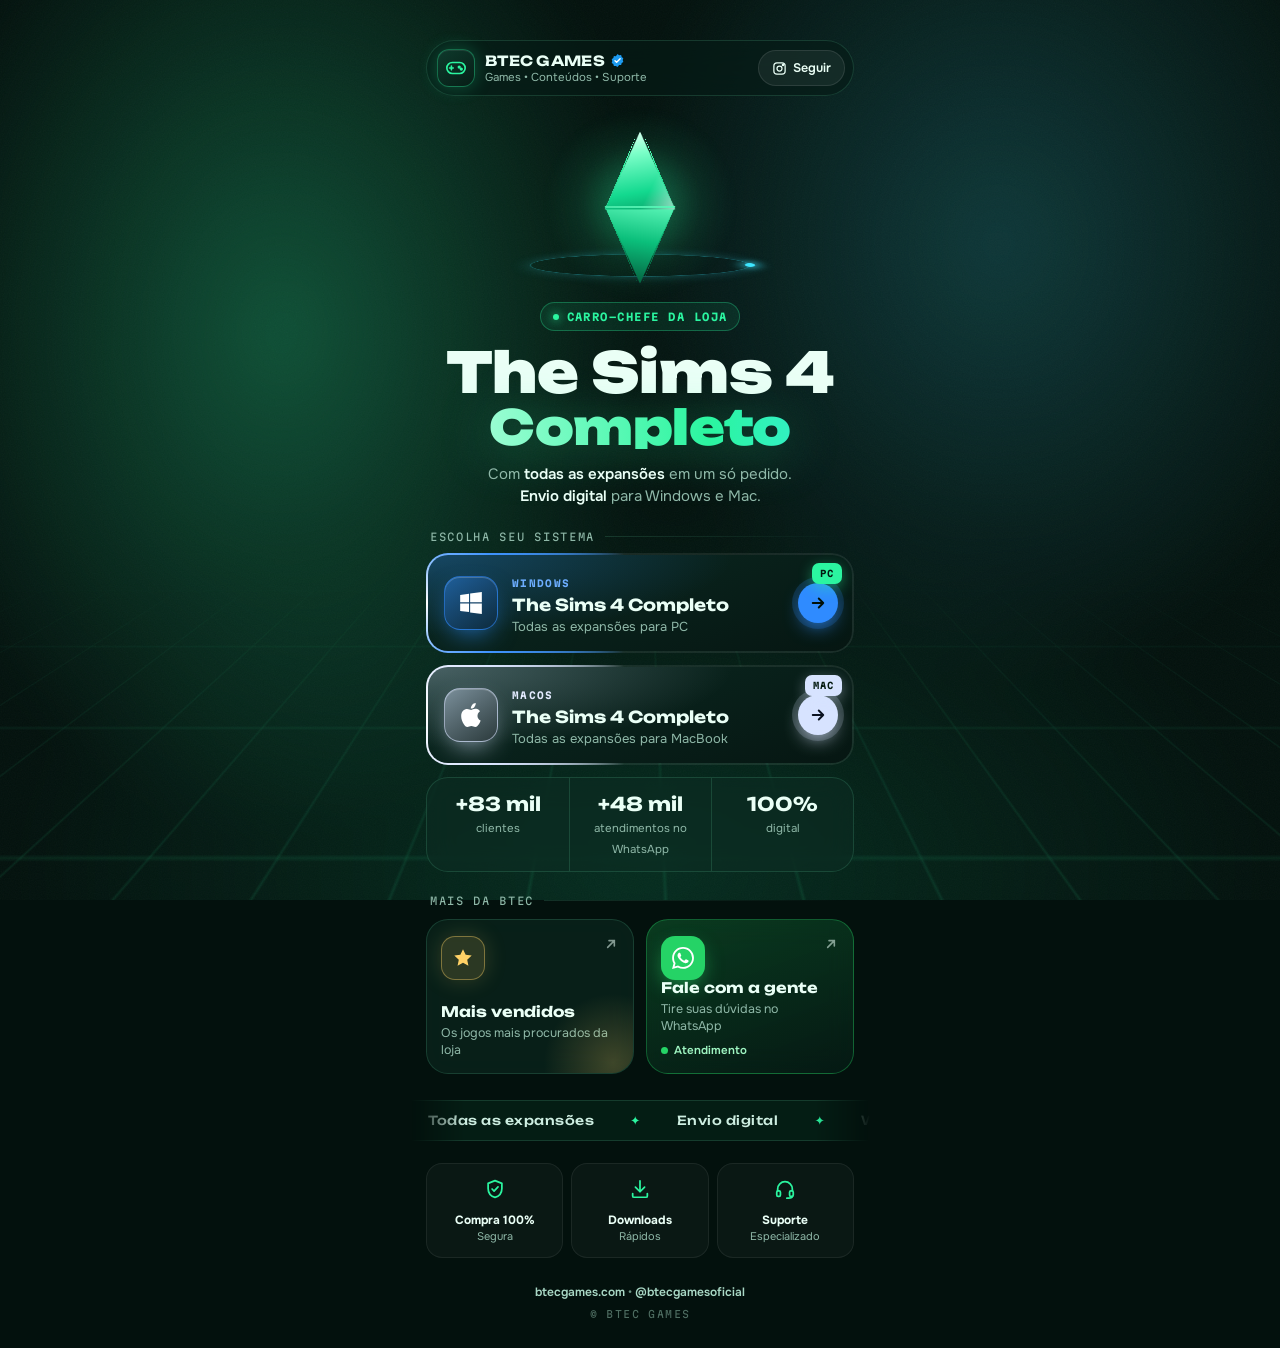
==== commit 53e29a1e: "Links da página seguem a origem da visita (?src=tiktok) Co-Authored-By: Claude Opus 5.5 <noreply@ant" ====
--- a/index.html
+++ b/index.html
@@ -539,12 +539,32 @@
     requestAnimationFrame(tick);
   })();
 
+  // Origem da visita: ?src=tiktok (ou utm_source) troca a origem dos links da loja e a mensagem do WhatsApp.
+  // Sem parâmetro, fica "instagram".
+  var origem = (function () {
+    var p = new URLSearchParams(location.search);
+    var v = (p.get('src') || p.get('utm_source') || '').toLowerCase().replace(/[^a-z0-9_-]/g, '').slice(0, 30);
+    var apelidos = { ig: 'instagram', insta: 'instagram', tt: 'tiktok', yt: 'youtube', fb: 'facebook' };
+    return apelidos[v] || v || 'instagram';
+  })();
+  var nomeRede = { instagram: 'insta', tiktok: 'tiktok', youtube: 'youtube', facebook: 'facebook' };
+
+  document.querySelectorAll('a[href*="utm_source="]').forEach(function (a) {
+    var url = new URL(a.href);
+    url.searchParams.set('utm_source', origem);
+    a.href = url.toString();
+  });
+  document.querySelectorAll('a[href^="https://wa.me/"]').forEach(function (a) {
+    // encodeURIComponent (%20) em vez de searchParams (+), que o WhatsApp pode mostrar literalmente
+    a.href = a.href.split('?')[0] + '?text=' + encodeURIComponent('Oi vim do ' + (nomeRede[origem] || 'site') + ' e tenho dúvidas');
+  });
+
   // Cliques nos botões: envia para o Meta Pixel / GA se forem instalados depois
   document.querySelectorAll('[data-track]').forEach(function (a) {
     a.addEventListener('click', function () {
       var id = a.dataset.track;
-      if (window.fbq) fbq('trackCustom', 'CliqueLinkBio', { botao: id });
-      if (window.gtag) gtag('event', 'clique_link_bio', { botao: id });
+      if (window.fbq) fbq('trackCustom', 'CliqueLinkBio', { botao: id, origem: origem });
+      if (window.gtag) gtag('event', 'clique_link_bio', { botao: id, origem: origem });
     });
   });
 </script>
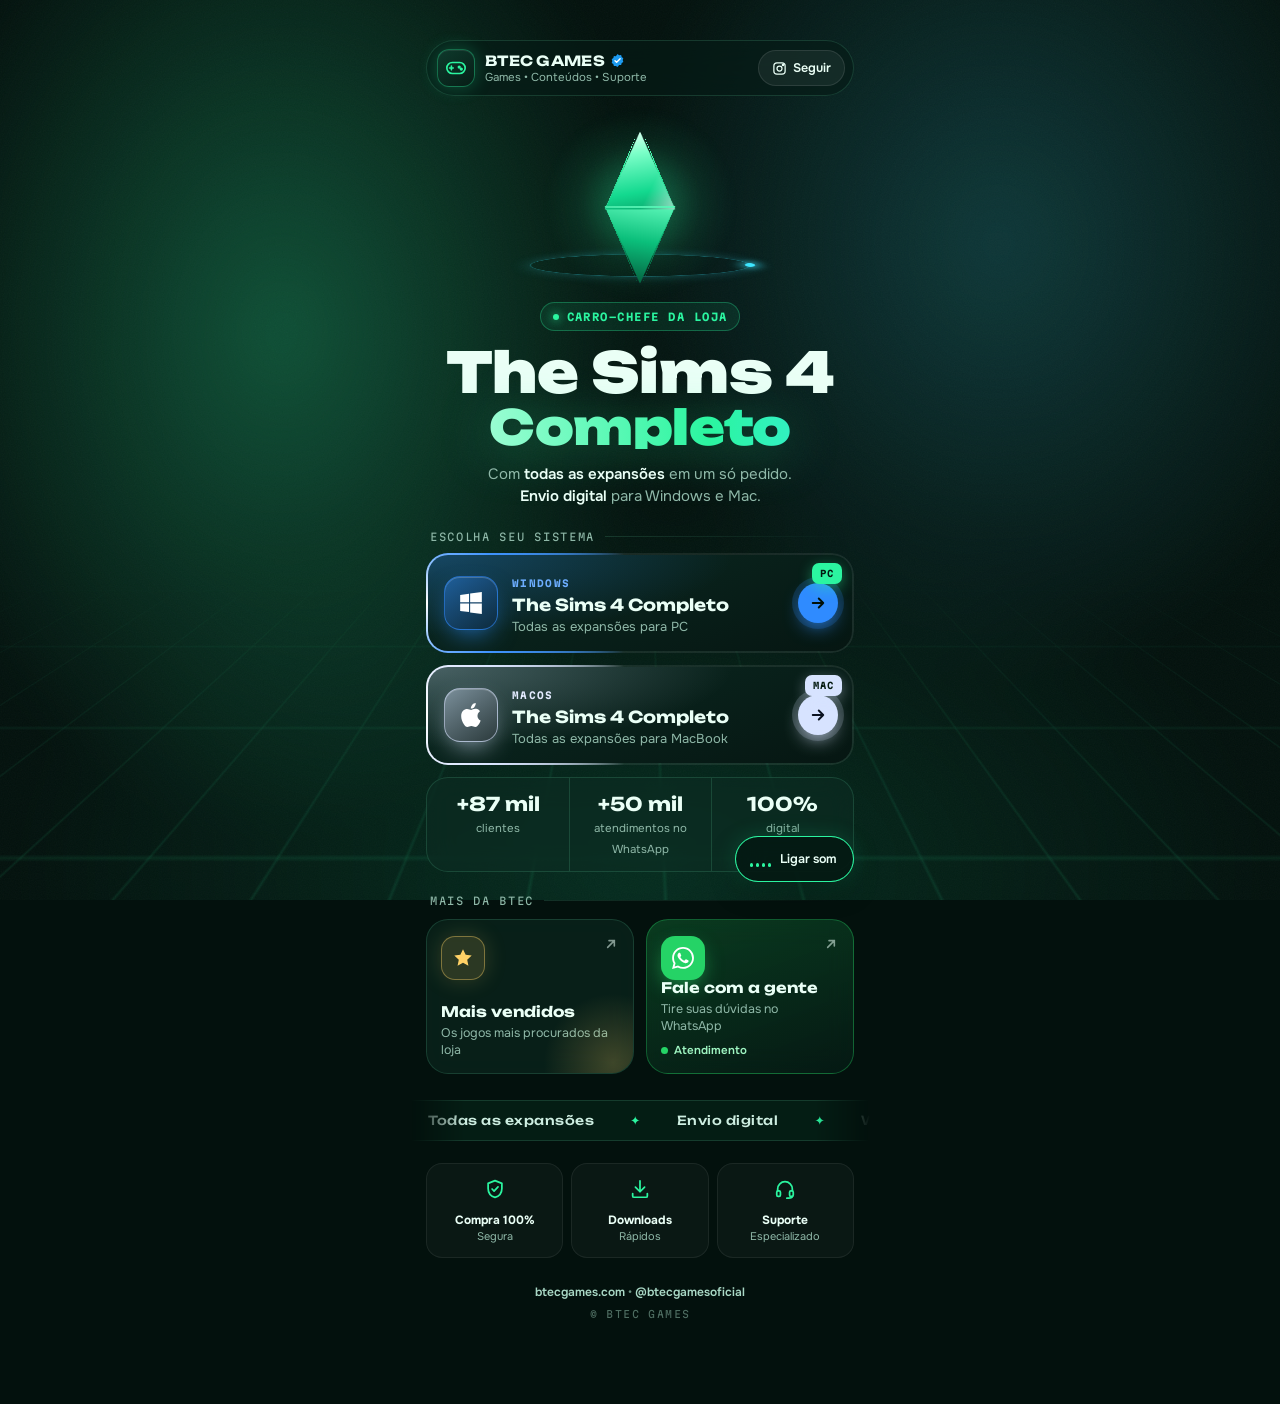
==== commit 440ef68a: "Som de fundo com botão Ligar som Co-Authored-By: Claude Opus 5.5 <noreply@anthropic.com>" ====
--- a/index.html
+++ b/index.html
@@ -348,6 +348,37 @@
   footer a { color: #a9d8c5; font-weight: 600; }
   footer .sig { font-family: var(--mono); font-size: 10px; letter-spacing: .14em; margin-top: 8px; opacity: .7; }
 
+  /* ---------- Som ---------- */
+  .sound {
+    position: fixed; z-index: 5; right: max(16px, calc(50% - 214px)); bottom: calc(18px + env(safe-area-inset-bottom));
+    display: flex; align-items: center; gap: 9px; height: 46px; padding: 0 16px 0 14px;
+    border: 1px solid rgba(43,245,160,.4); border-radius: 999px; cursor: pointer;
+    background: rgba(4, 24, 18, .82); color: var(--ink);
+    backdrop-filter: blur(14px); -webkit-backdrop-filter: blur(14px);
+    box-shadow: 0 10px 30px -8px rgba(0,0,0,.6), 0 0 22px rgba(43,245,160,.18);
+    font: 600 12.5px var(--body);
+    opacity: 0; transform: translateY(16px); animation: in .6s 1.4s cubic-bezier(.2,.8,.2,1) forwards;
+    transition: padding .3s, gap .3s;
+    -webkit-tap-highlight-color: transparent;
+  }
+  .sound:active { scale: .95; }
+  .sound .txt { white-space: nowrap; overflow: hidden; max-width: 90px; transition: max-width .35s, opacity .25s; }
+  .sound.on .txt { max-width: 0; opacity: 0; }
+  .sound.on { padding: 0 14px; gap: 0; }
+  .eq { display: flex; align-items: flex-end; gap: 3px; height: 16px; }
+  .eq i { width: 3px; height: 4px; border-radius: 2px; background: var(--emerald); transition: height .3s; }
+  .sound.on .eq i { animation: eq .9s ease-in-out infinite; }
+  .sound.on .eq i:nth-child(2) { animation-delay: -.3s; }
+  .sound.on .eq i:nth-child(3) { animation-delay: -.6s; }
+  .sound.on .eq i:nth-child(4) { animation-delay: -.15s; }
+  @keyframes eq { 0%, 100% { height: 4px; } 50% { height: 16px; } }
+  .sound:not(.on)::before {
+    content: ""; position: absolute; inset: -1px; border-radius: inherit;
+    border: 1px solid var(--emerald); animation: ring 2.2s ease-out infinite; pointer-events: none;
+  }
+  @keyframes ring { 0% { opacity: .8; transform: scale(1); } 100% { opacity: 0; transform: scale(1.35); } }
+  footer { padding-bottom: 56px; }
+
   @media (hover: hover) {
     .cta:hover { transform: translateY(-2px); }
     .tile:hover { transform: translateY(-2px); }
@@ -358,7 +389,7 @@
   }
   @media (prefers-reduced-motion: reduce) {
     *, *::before, *::after { animation: none !important; transition: none !important; }
-    .reveal { opacity: 1; transform: none; }
+    .reveal, .sound { opacity: 1; transform: none; }
     .gem { transform: rotateX(-12deg) rotateY(35deg); }
   }
 </style>
@@ -510,6 +541,12 @@
   </footer>
 </main>
 
+<audio id="bgm" src="som.m4a" preload="none" loop playsinline></audio>
+<button class="sound" id="soundBtn" type="button" aria-pressed="false" aria-label="Ligar som">
+  <span class="eq" aria-hidden="true"><i></i><i></i><i></i><i></i></span>
+  <span class="txt">Ligar som</span>
+</button>
+
 <script>
   // Faíscas subindo no fundo
   (function () {
@@ -559,6 +596,45 @@
     a.href = a.href.split('?')[0] + '?text=' + encodeURIComponent('Oi vim do ' + (nomeRede[origem] || 'site') + ' e tenho dúvidas');
   });
 
+  // Som de fundo: navegadores só deixam tocar depois de um toque. Toca no botão ou no
+  // primeiro toque fora de links; se a pessoa desligar, não religa sozinho.
+  (function () {
+    var audio = document.getElementById('bgm');
+    var btn = document.getElementById('soundBtn');
+    var desligadoPeloUsuario = false;
+    var tocandoAntesDeSair = false;
+
+    function marcar(on) {
+      btn.classList.toggle('on', on);
+      btn.setAttribute('aria-pressed', on);
+      btn.setAttribute('aria-label', on ? 'Desligar som' : 'Ligar som');
+    }
+    function tocar() {
+      var p = audio.play();
+      if (p && p.then) p.then(function () { marcar(true); }).catch(function () { marcar(false); });
+      else marcar(true);
+    }
+    function parar() { audio.pause(); marcar(false); }
+
+    btn.addEventListener('click', function () {
+      if (audio.paused) { desligadoPeloUsuario = false; tocar(); }
+      else { desligadoPeloUsuario = true; parar(); }
+    });
+
+    function primeiroToque(e) {
+      if (e.target.closest('a, button')) return;
+      document.removeEventListener('click', primeiroToque, true);
+      if (!desligadoPeloUsuario && audio.paused) tocar();
+    }
+    document.addEventListener('click', primeiroToque, true);
+
+    // Pausa ao ir para a loja/WhatsApp e retoma ao voltar
+    document.addEventListener('visibilitychange', function () {
+      if (document.hidden) { tocandoAntesDeSair = !audio.paused; audio.pause(); }
+      else if (tocandoAntesDeSair && !desligadoPeloUsuario) tocar();
+    });
+  })();
+
   // Cliques nos botões: envia para o Meta Pixel / GA se forem instalados depois
   document.querySelectorAll('[data-track]').forEach(function (a) {
     a.addEventListener('click', function () {
